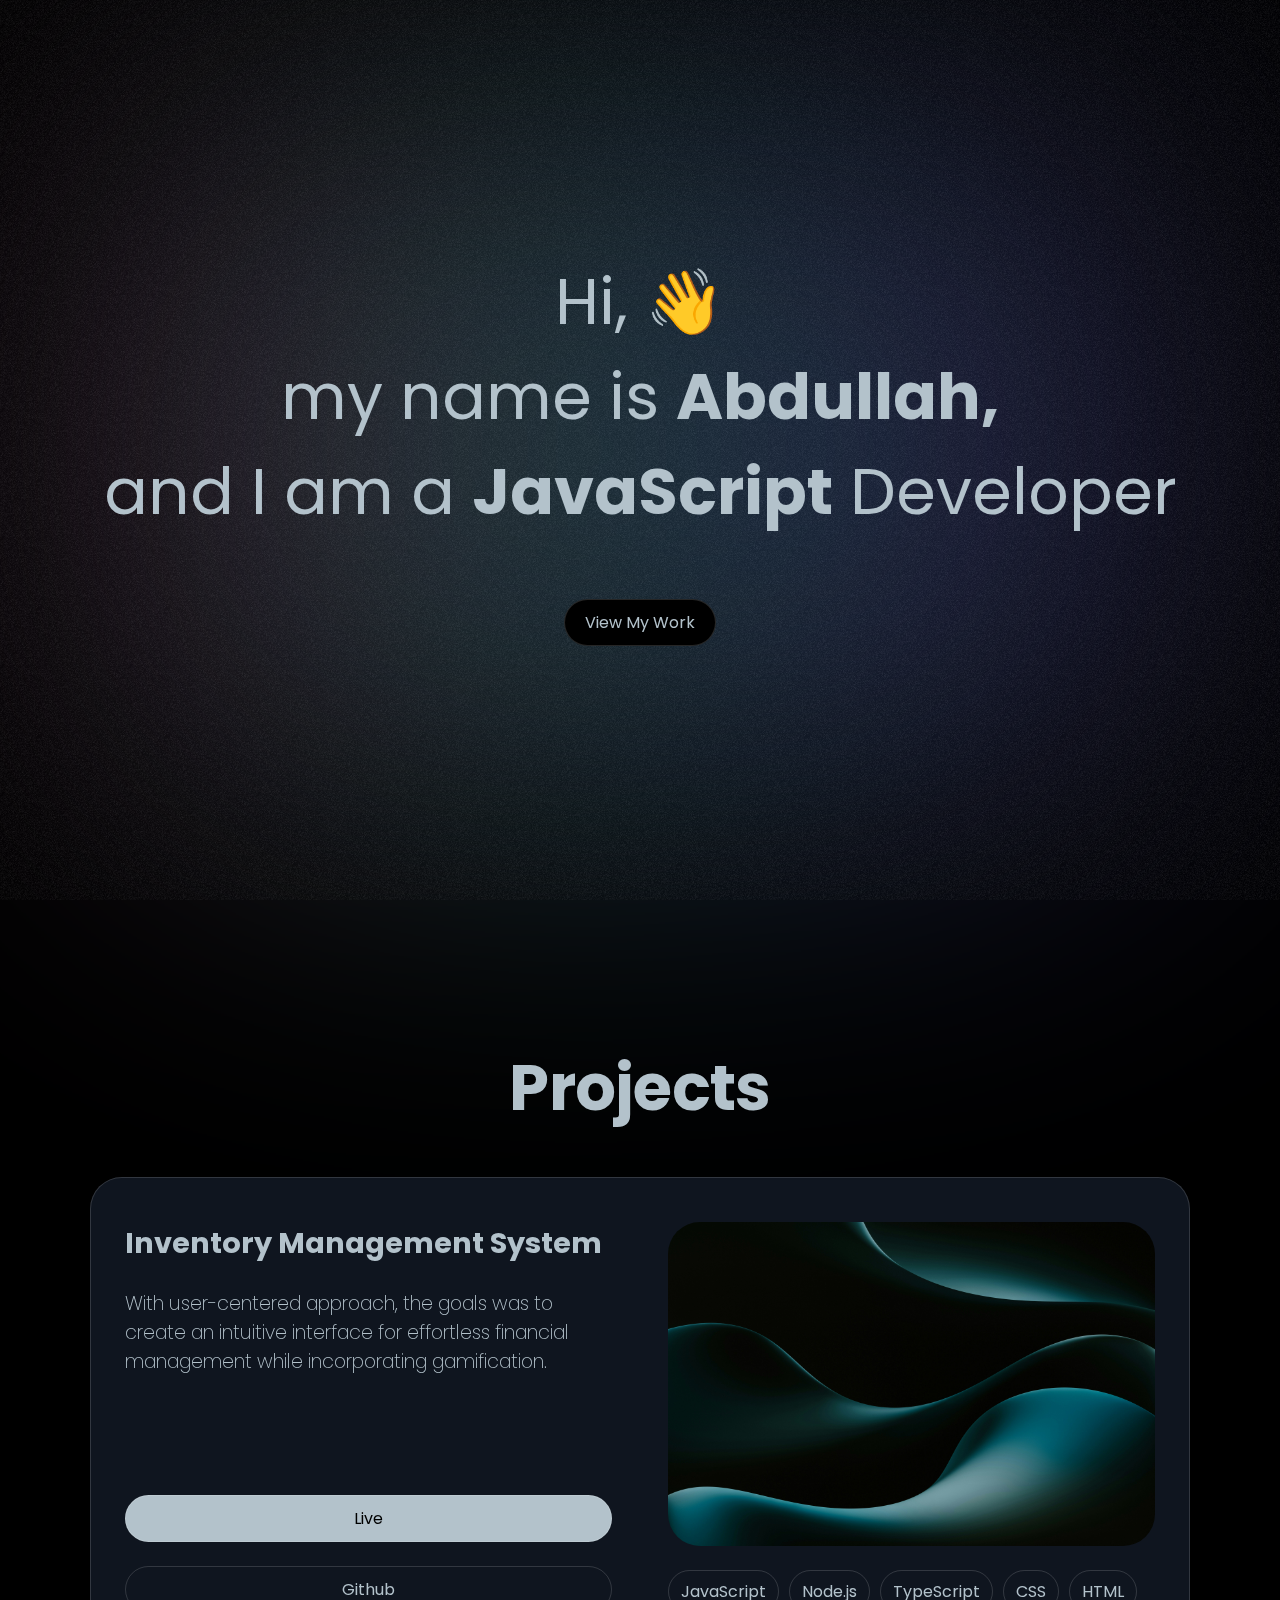
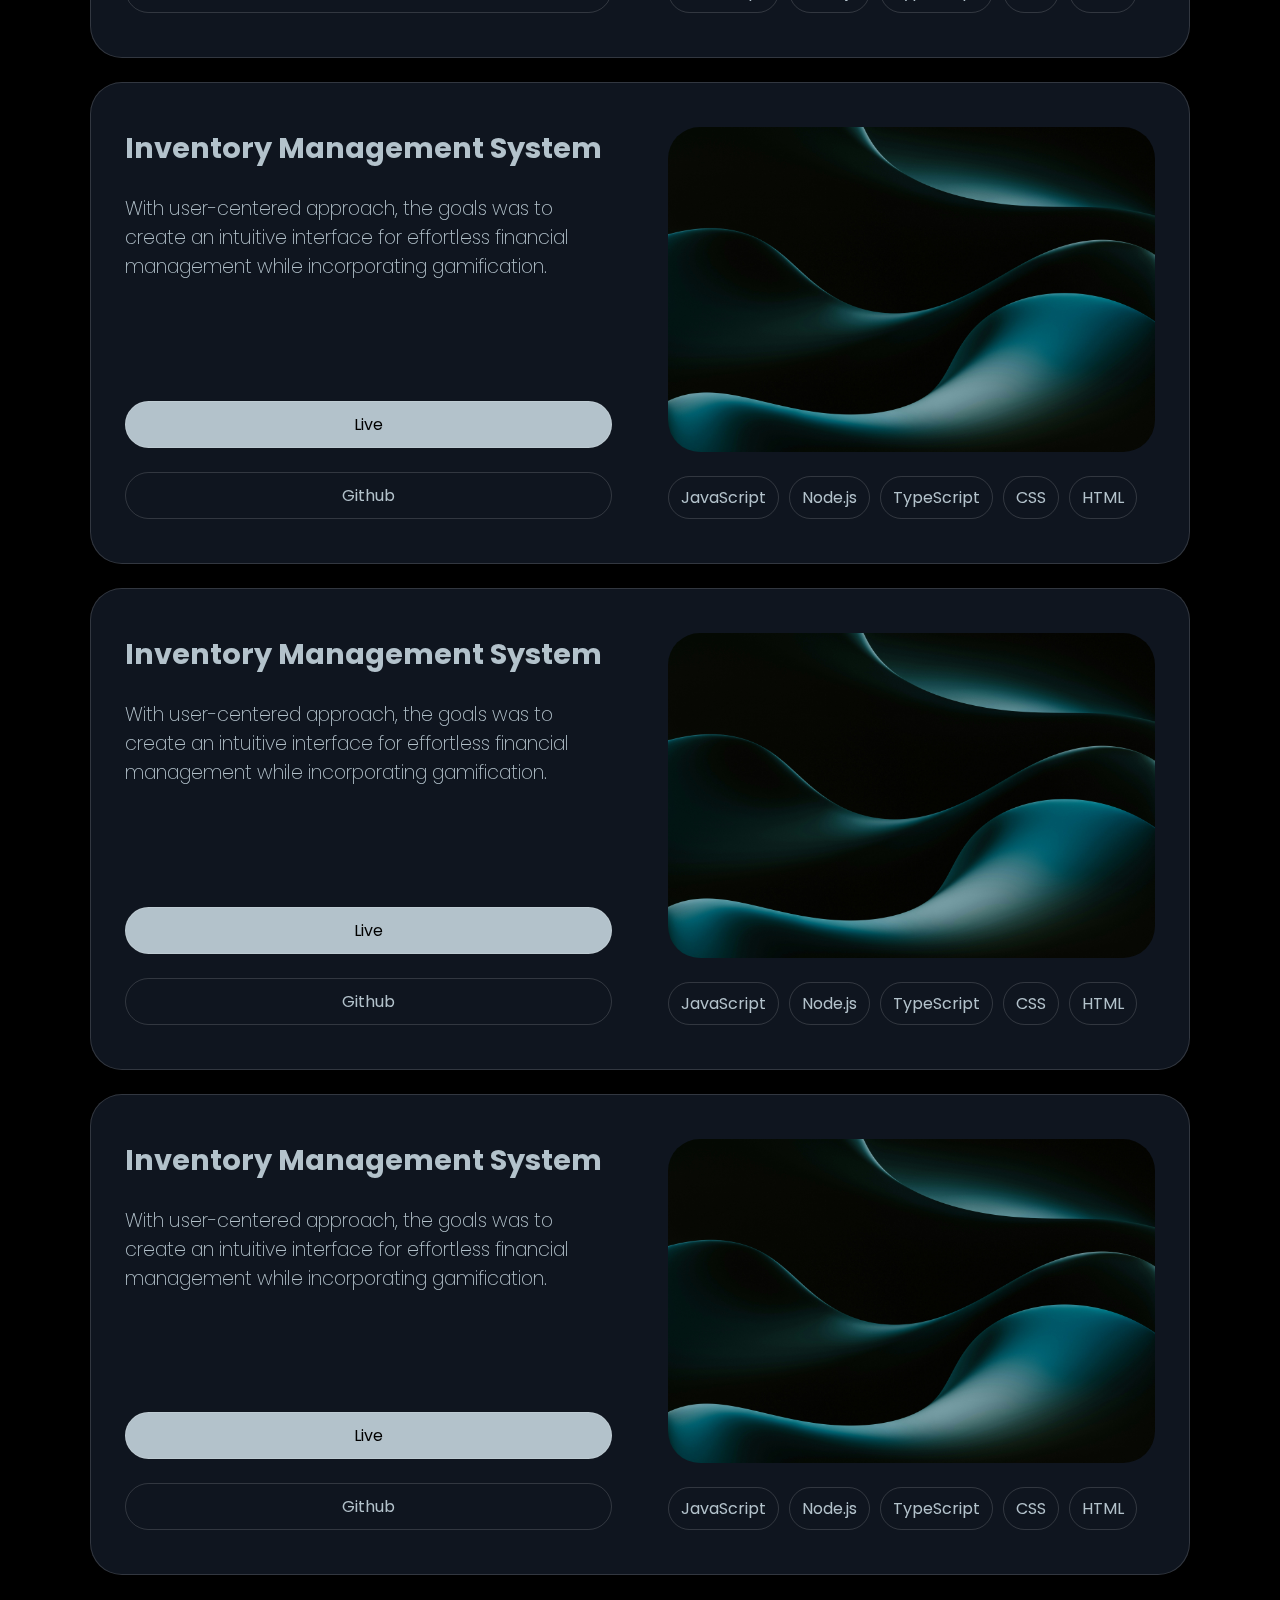
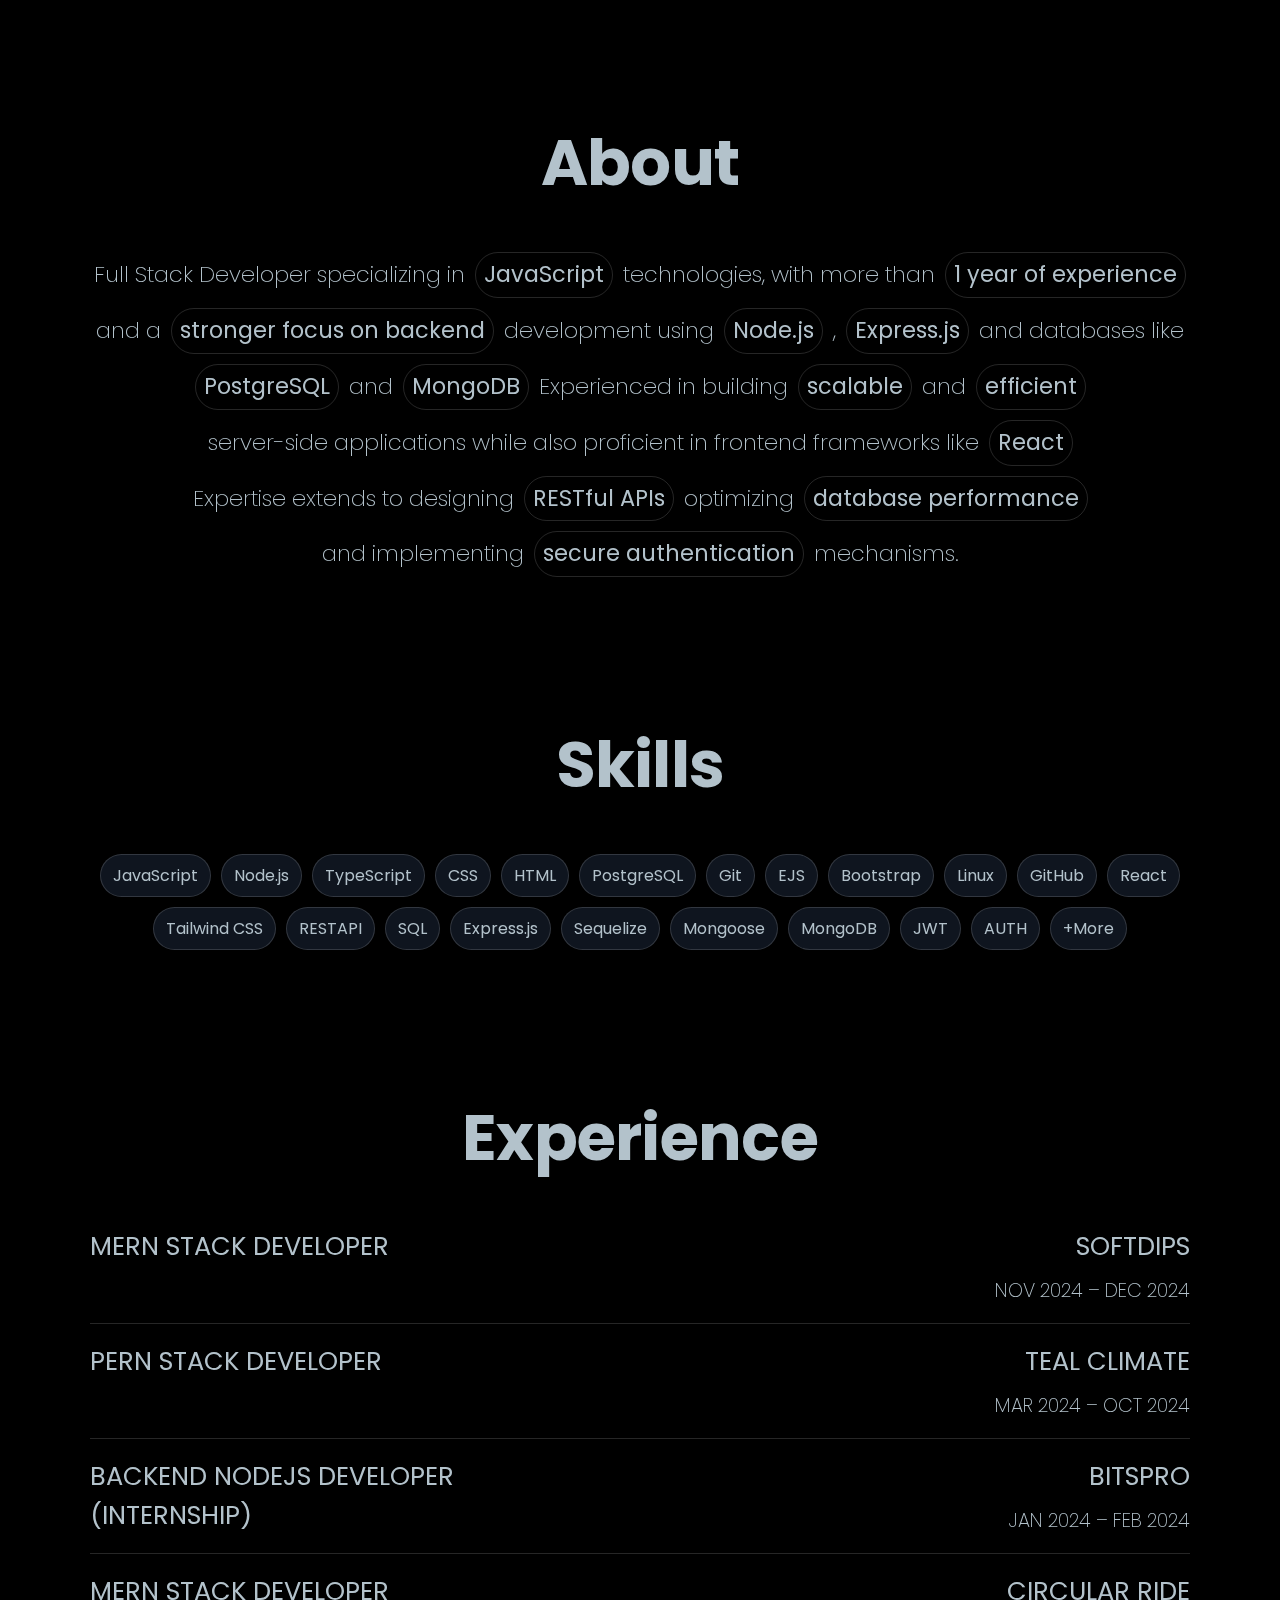
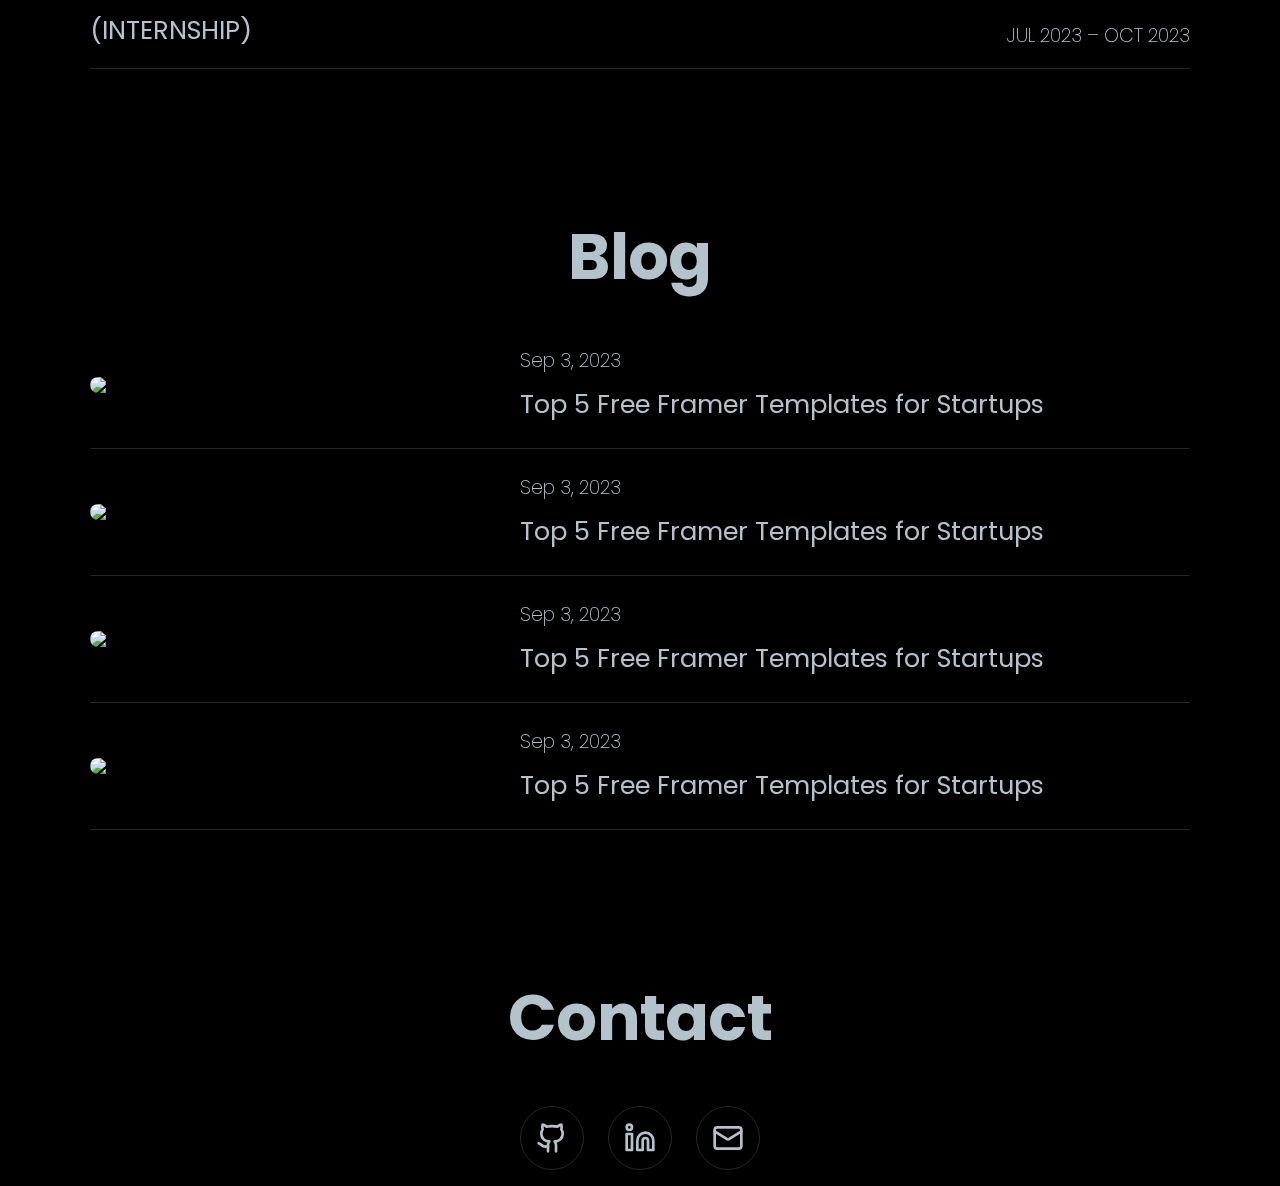
==== index.html @ 93ca6c78 "Update pill labels for consistency and adjust CSS styles for improved layout" ====
<!DOCTYPE html>
<html lang="en">
  <head>
    <meta charset="UTF-8" />
    <meta name="viewport" content="width=device-width, initial-scale=1.0" />
    <title>Abdullah | Portfolio</title>
    <link rel="stylesheet" href="style.css" />
  </head>
  <body>
    <div class="moving-gradient"></div>
    <div class="grainy-background"></div>
    <div class="container">
      <section class="hero">
        <span>Hi, <span class="wave">👋</span> </span>
        <span>my name is <span class="font-bold">Abdullah,</span></span>
        <span
          >and I am a <span class="font-bold">JavaScript</span> Developer</span
        >
        <a href="#projects" class="cta-button">View My Work</a>
      </section>
      <section id="projects">
        <h2 class="heading">Projects</h2>
        <div class="projects">
          <div class="project-card">
            <div class="project-card-gradient"></div>
            <div class="project-card-left">
              <div>
                <div class="project-title">Inventory Management System</div>
                <div class="project-description">
                  With user-centered approach, the goals was to create an
                  intuitive interface for effortless financial management while
                  incorporating gamification.
                </div>
              </div>
              <div>
                <div class="live">Live</div>
                <div>Github</div>
              </div>
            </div>
            <div class="project-card-right">
              <img src="./images/project-1.jpg" class="project-img" />
              <div>
                <div class="tech-used">JavaScript</div>
                <div class="tech-used">Node.js</div>
                <div class="tech-used">TypeScript</div>
                <div class="tech-used">CSS</div>
                <div class="tech-used">HTML</div>
              </div>
            </div>
          </div>
          <div class="project-card">
            <div class="project-card-gradient"></div>
            <div class="project-card-left">
              <div>
                <div class="project-title">Inventory Management System</div>
                <div class="project-description">
                  With user-centered approach, the goals was to create an
                  intuitive interface for effortless financial management while
                  incorporating gamification.
                </div>
              </div>
              <div>
                <div class="live">Live</div>
                <div>Github</div>
              </div>
            </div>
            <div class="project-card-right">
              <img src="./images/project-1.jpg" class="project-img" />
              <div>
                <div class="tech-used">JavaScript</div>
                <div class="tech-used">Node.js</div>
                <div class="tech-used">TypeScript</div>
                <div class="tech-used">CSS</div>
                <div class="tech-used">HTML</div>
              </div>
            </div>
          </div>
          <div class="project-card">
            <div class="project-card-gradient"></div>
            <div class="project-card-left">
              <div>
                <div class="project-title">Inventory Management System</div>
                <div class="project-description">
                  With user-centered approach, the goals was to create an
                  intuitive interface for effortless financial management while
                  incorporating gamification.
                </div>
              </div>
              <div>
                <div class="live">Live</div>
                <div>Github</div>
              </div>
            </div>
            <div class="project-card-right">
              <img src="./images/project-1.jpg" class="project-img" />
              <div>
                <div class="tech-used">JavaScript</div>
                <div class="tech-used">Node.js</div>
                <div class="tech-used">TypeScript</div>
                <div class="tech-used">CSS</div>
                <div class="tech-used">HTML</div>
              </div>
            </div>
          </div>
          <div class="project-card">
            <div class="project-card-gradient"></div>
            <div class="project-card-left">
              <div>
                <div class="project-title">Inventory Management System</div>
                <div class="project-description">
                  With user-centered approach, the goals was to create an
                  intuitive interface for effortless financial management while
                  incorporating gamification.
                </div>
              </div>
              <div>
                <div class="live">Live</div>
                <div>Github</div>
              </div>
            </div>
            <div class="project-card-right">
              <img src="./images/project-1.jpg" class="project-img" />
              <div>
                <div class="tech-used">JavaScript</div>
                <div class="tech-used">Node.js</div>
                <div class="tech-used">TypeScript</div>
                <div class="tech-used">CSS</div>
                <div class="tech-used">HTML</div>
              </div>
            </div>
          </div>
        </div>
      </section>
      <section>
        <h2 class="heading">About</h2>
        <p class="about">
          Full Stack Developer specializing in
          <strong>JavaScript</strong> technologies, with more than
          <strong>1 year of experience</strong> and a<strong>
            stronger focus on backend
          </strong>
          development using <strong>Node.js</strong>,
          <strong>Express.js</strong> and databases like
          <strong>PostgreSQL</strong> and <strong>MongoDB</strong>Experienced in
          building <strong>scalable</strong> and
          <strong>efficient</strong> server-side applications while also
          proficient in frontend frameworks like
          <strong>React</strong> Expertise extends to designing
          <strong>RESTful APIs</strong>optimizing
          <strong>database performance</strong>and implementing
          <strong>secure authentication</strong> mechanisms.
        </p>
      </section>
      <section>
        <h2 class="heading">Skills</h2>
        <div class="skill-container">
          <div class="pill">JavaScript</div>
          <div class="pill">Node.js</div>
          <div class="pill">TypeScript</div>
          <div class="pill">CSS</div>
          <div class="pill">HTML</div>
          <div class="pill">PostgreSQL</div>
          <div class="pill">Git</div>
          <div class="pill">EJS</div>
          <div class="pill">Bootstrap</div>
          <div class="pill">Linux</div>
          <div class="pill">GitHub</div>
          <div class="pill">React</div>
          <div class="pill">Tailwind CSS</div>
          <div class="pill">RESTAPI</div>
          <div class="pill">SQL</div>
          <div class="pill">Express.js</div>
          <div class="pill">Sequelize</div>
          <div class="pill">Mongoose</div>
          <div class="pill">MongoDB</div>
          <div class="pill">JWT</div>
          <div class="pill">AUTH</div>
          <div class="pill">+More</div>
        </div>
      </section>
      <section>
        <h2 class="heading">Experience</h2>
        <div>
          <div class="experience">
            <div class="experience-postion">MERN STACK DEVELOPER</div>
            <div class="experience-location">
              <div>SOFTDIPS</div>
              <div class="experience-tenure">NOV 2024 – DEC 2024</div>
            </div>
          </div>
          <div class="experience">
            <div class="experience-postion">PERN STACK DEVELOPER</div>
            <div class="experience-location">
              <div>TEAL CLIMATE</div>
              <div class="experience-tenure">MAR 2024 – OCT 2024</div>
            </div>
          </div>
          <div class="experience">
            <div class="experience-postion">
              BACKEND NODEJS DEVELOPER<br />(INTERNSHIP)
            </div>
            <div class="experience-location">
              <div>BITSPRO</div>
              <div class="experience-tenure">JAN 2024 – FEB 2024</div>
            </div>
          </div>
          <div class="experience">
            <div class="experience-postion">
              MERN STACK DEVELOPER<br />(INTERNSHIP)
            </div>
            <div class="experience-location">
              <div>CIRCULAR RIDE</div>
              <div class="experience-tenure">JUL 2023 – OCT 2023</div>
            </div>
          </div>
        </div>
      </section>
      <section>
        <h2 class="heading">Blog</h2>
        <div class="blogs">
          <div class="blog">
            <img
              class="blog-img"
              src="https://framerusercontent.com/images/LRNzrbcrRDBJ0JszkJzxPBakkPw.jpg"
            />
            <div class="blog-info">
              <div class="blog-publish-date">Sep 3, 2023</div>
              <div class="blog-title">
                Top 5 Free Framer Templates for Startups
              </div>
            </div>
          </div>
          <div class="blog">
            <img
              class="blog-img"
              src="https://framerusercontent.com/images/LRNzrbcrRDBJ0JszkJzxPBakkPw.jpg"
            />
            <div class="blog-info">
              <div class="blog-publish-date">Sep 3, 2023</div>
              <div class="blog-title">
                Top 5 Free Framer Templates for Startups
              </div>
            </div>
          </div>
          <div class="blog">
            <img
              class="blog-img"
              src="https://framerusercontent.com/images/LRNzrbcrRDBJ0JszkJzxPBakkPw.jpg"
            />
            <div class="blog-info">
              <div class="blog-publish-date">Sep 3, 2023</div>
              <div class="blog-title">
                Top 5 Free Framer Templates for Startups
              </div>
            </div>
          </div>
          <div class="blog">
            <img
              class="blog-img"
              src="https://framerusercontent.com/images/LRNzrbcrRDBJ0JszkJzxPBakkPw.jpg"
            />
            <div class="blog-info">
              <div class="blog-publish-date">Sep 3, 2023</div>
              <div class="blog-title">
                Top 5 Free Framer Templates for Startups
              </div>
            </div>
          </div>
        </div>
      </section>
      <section>
        <h2 class="heading">Contact</h2>
        <div class="contact-links">
          <div>
            <svg
              xmlns="http://www.w3.org/2000/svg"
              width="24"
              height="24"
              viewBox="0 0 24 24"
              fill="none"
              stroke="currentColor"
              stroke-width="2"
              stroke-linecap="round"
              stroke-linejoin="round"
              class="lucide lucide-github"
            >
              <path
                d="M15 22v-4a4.8 4.8 0 0 0-1-3.5c3 0 6-2 6-5.5.08-1.25-.27-2.48-1-3.5.28-1.15.28-2.35 0-3.5 0 0-1 0-3 1.5-2.64-.5-5.36-.5-8 0C6 2 5 2 5 2c-.3 1.15-.3 2.35 0 3.5A5.403 5.403 0 0 0 4 9c0 3.5 3 5.5 6 5.5-.39.49-.68 1.05-.85 1.65-.17.6-.22 1.23-.15 1.85v4"
              />
              <path d="M9 18c-4.51 2-5-2-7-2" />
            </svg>
          </div>
          <div>
            <svg
              xmlns="http://www.w3.org/2000/svg"
              width="24"
              height="24"
              viewBox="0 0 24 24"
              fill="none"
              stroke="currentColor"
              stroke-width="2"
              stroke-linecap="round"
              stroke-linejoin="round"
              class="lucide lucide-linkedin"
            >
              <path
                d="M16 8a6 6 0 0 1 6 6v7h-4v-7a2 2 0 0 0-2-2 2 2 0 0 0-2 2v7h-4v-7a6 6 0 0 1 6-6z"
              />
              <rect width="4" height="12" x="2" y="9" />
              <circle cx="4" cy="4" r="2" />
            </svg>
          </div>
          <div>
            <svg
              xmlns="http://www.w3.org/2000/svg"
              width="24"
              height="24"
              viewBox="0 0 24 24"
              fill="none"
              stroke="currentColor"
              stroke-width="2"
              stroke-linecap="round"
              stroke-linejoin="round"
              class="lucide lucide-mail"
            >
              <rect width="20" height="16" x="2" y="4" rx="2" />
              <path d="m22 7-8.97 5.7a1.94 1.94 0 0 1-2.06 0L2 7" />
            </svg>
          </div>
        </div>
      </section>
    </div>
  </body>
</html>
---- style.css ----
@import url("https://fonts.googleapis.com/css2?family=Poppins:ital,wght@0,100;0,200;0,300;0,400;0,500;0,600;0,700;0,800;0,900;1,100;1,200;1,300;1,400;1,500;1,600;1,700;1,800;1,900&display=swap");

:root {
  --color-1: rgba(255, 255, 255, 0.2);
  --color-2: rgb(179, 194, 203);
  --color-3: rgb(209, 218, 224);
  --color-4: rgb(230, 230, 230);
  --color-5: rgb(0, 0, 0);
  --color-6: rgb(3, 10, 0);
  --color-7: rgb(86, 119, 64);
  --color-8: rgb(13, 6, 0);
  --color-9: rgb(154, 127, 101);
  --color-10: rgb(0, 7, 13);
  --color-11: rgb(42, 63, 76);
  --color-12: rgb(12, 0, 18);
  --color-13: rgb(70, 54, 79);
  --color-14: rgb(15, 21, 31);
  --color-15: rgb(37, 37, 35);
  --color-16: hsl(0, 0%, 0%);
  --color-17: hsl(0, 0%, 100%);
  --border-radius: 32px;
  --text-primary-color: var(--color-2);
  --font-size-base: 16px;
  --font-size-xl: clamp(3rem, 5vw, 4rem);
  --gap: 24px;
  --border-color: rgba(255, 255, 255, 0.15);
}

* {
  margin: 0;
  padding: 0;
  box-sizing: border-box;
}

html {
  font-size: var(--font-size-base);
  scroll-behavior: smooth;
}

body {
  background-color: black;
  font-family: Poppins;
  color: var(--text-primary-color);
}

.moving-gradient {
  position: fixed;
  top: 50%;
  left: 50%;
  width: 80%;
  height: 80%;
  transform: translate(-50%, -50%);
  background: linear-gradient(
    270deg,
    #ff6ec4,
    #4ecdc4,
    #7873f5,
    #7873f5,
    #4ecdc4,
    #ff6ec4
  );
  background-size: 200% 200%;
  /* animation: gradientAnimation 5s ease-in-out infinite; */
  border-radius: 200px;
  filter: blur(200px);
  opacity: 0.3;
  will-change: transform, opacity;
}

@keyframes gradientAnimation {
  0% {
    background-position: 0% 0%;
  }
  25% {
    background-position: 50% 50%;
  }
  50% {
    background-position: 100% 100%;
  }
  75% {
    background-position: 50% 50%;
  }
  100% {
    background-position: 0% 0%;
  }
}

.grainy-background {
  background-image: url("./images/grainy-background.png");
  background-size: 128px;
  background-repeat: repeat;
  position: fixed;
  top: 0;
  bottom: 0;
  left: 0;
  right: 0;
  opacity: 0.075;
}

.container {
  position: relative;
  max-width: 1200px;
  margin: 0 auto;
  padding: 0px 16px 16px;
  /* outline: 2px solid rgb(106, 249, 11); */
}

section {
  margin-top: 150px;
  max-width: 1100px;
  margin-left: auto;
  margin-right: auto;
}

.hero {
  display: flex;
  justify-content: center;
  align-items: center;
  min-height: 100vh;
  flex-direction: column;
  margin-top: 0; /* removing section element margin top */
  font-size: var(--font-size-xl);
  text-align: center;
}

.wave {
  display: inline-block;
  animation: wave-animation 2s infinite ease-in-out;
  transform-origin: 70% 70%; /* Adjust for realistic waving */
}

@keyframes wave-animation {
  0%,
  10% {
    transform: rotate(0deg);
  }
  20% {
    transform: rotate(20deg);
  }
  30% {
    transform: rotate(0deg);
  }
  40% {
    transform: rotate(20deg);
  }
  50% {
    transform: rotate(0deg);
  }
  100% {
    transform: rotate(0deg);
  } /* Pause until loop restarts */
}

.cta-button {
  display: inline-block;
  margin-top: 20px;
  padding: 10px 20px;
  background: black;
  color: inherit;
  font-weight: bold;
  border-radius: var(--border-radius);
  text-decoration: none;
  transition: 0.3s;
  font-size: 1rem;
  margin-top: 60px;
  font-weight: normal;
  border: 1px solid var(--border-color);
  cursor: pointer;
}

.font-bold {
  font-weight: bold;
}

.heading {
  font-size: var(--font-size-xl);
  font-weight: bold;
  letter-spacing: -0.7px;
  line-height: 1.2em;
  margin-bottom: 50px;
  text-align: center;
}

.projects {
  display: flex;
  flex-direction: column;
  gap: var(--gap);
  align-items: center;
}

.project-card {
  background-color: var(--color-14);
  display: flex;
  flex-direction: column;
  position: relative;
  overflow: hidden;
  border-radius: var(--border-radius);
  padding: 44px 34px;
  gap: var(--gap);
  border: 1px solid var(--border-color);
  max-width: 568px;
}

.project-card > div {
  flex: 1;
}

.project-card-gradient {
  background-color: rgb(130, 201, 94);
  filter: blur(100px);
  border-radius: 1000px;
  opacity: 0.15;
  position: absolute;
  right: 0;
  top: 0;
  bottom: 0;
  left: 0;
  display: none;
}

.project-card-left {
  display: flex;
  flex-direction: column;
  justify-content: space-between;
}

.project-title {
  font-size: 1.6rem;
  font-weight: bold;
}

.project-description {
  font-size: 1rem;
  font-weight: 200;
}

.project-card-left > :nth-child(1) {
  display: flex;
  flex-direction: column;
  row-gap: var(--gap);
}

.project-card-left > :nth-child(2) {
  display: flex;
  flex-direction: column;
  gap: var(--gap);
  margin-top: 24px;
}

.project-card-left > :nth-child(2) div {
  border: 1px solid var(--border-color);
  text-align: center;
  border-radius: var(--border-radius);
  padding: 10px 20px;
  transition: background-color 0.4s ease, color 0.4s ease;
  min-width: 200px;
  cursor: pointer;
}

.live {
  background-color: var(--color-2);
  color: black;
}

.project-card-right {
  position: relative;
  display: flex;
  flex-direction: column;
  row-gap: var(--gap);
}

.project-card-right img {
  border-radius: var(--border-radius);
  width: 100%;
}

.project-card-right > :nth-child(2) {
  display: flex;
  flex-wrap: wrap;
  gap: 10px;
}

.tech-used {
  border: 1px solid rgba(255, 255, 255, 0.15);
  /* background-color: var(--color-3); */
  border-radius: var(--border-radius);
  padding: 8px 12px;
  width: min-content;
  text-wrap-mode: nowrap;
}

.project-card:nth-of-type(2) .project-card-gradient {
  background-color: rgb(212, 135, 64);
}

.project-card:nth-of-type(3) .project-card-gradient {
  background-color: rgb(186, 138, 214);
}

.project-card:nth-of-type(4) .project-card-gradient {
  background-color: rgb(15, 100, 153);
}

.about {
  font-size: 1rem;
  line-height: 1.6;
  text-align: center;
  font-weight: 200;
  max-width: 1100px;
  margin: 0 auto;
  display: flex;
  flex-wrap: wrap;
  justify-content: center;
  align-items: center;
  gap: 10px;
  font-size: 1.2rem;
}

.about strong {
  border: 1px solid var(--border-color);
  border-radius: var(--border-radius);
  padding: 4px 8px;
}

.skill-container {
  display: flex;
  flex-wrap: wrap;
  gap: 10px;
  justify-content: center;
}

.pill {
  border: 1px solid rgba(255, 255, 255, 0.15);
  background-color: var(--color-14);
  border-radius: var(--border-radius);
  padding: 8px 12px;
  width: min-content;
  text-wrap-mode: nowrap;
}

.experience {
  display: flex;
  flex-direction: column;
  /* align-items: center; */
  justify-content: space-between;
  font-size: 1.6rem;
  color: rgb(179, 194, 203);
  border-bottom: 1px solid var(--border-color);
  padding-bottom: 18px;
  margin-bottom: 18px;
  text-align: center;
  gap: 10px;
}

.experience-tenure {
  font-size: 1.2rem;
  margin-top: 10px;
  font-weight: 200;
}

.blog {
  display: flex;
  flex-direction: column;
  gap: 30px;
  border-bottom: 1px solid var(--border-color);
  padding-bottom: 24px;
  margin-bottom: 24px;
  max-width: 568px;
  margin-inline: auto;
  align-items: center;
}

.blog-img {
  width: 100%;
  border-radius: var(--border-radius);
  max-width: 400px;
}

.blog-info {
  display: flex;
  flex-direction: column;
  justify-content: center;
  gap: 10px;
}

.blog-publish-date {
  font-size: 1.2rem;
  font-weight: 200;
}

.blog-title {
  font-size: 1.6rem;
}

.contact-links {
  display: flex;
  justify-content: center;
  gap: var(--gap);
}

.contact-links div {
  width: 4rem;
  aspect-ratio: 1/1;
  border: 1px solid var(--border-color);
  border-radius: 50%;
  display: flex;
  align-items: center;
  justify-content: center;
}

.contact-links div:hover {
  background-color: var(--color-1);
}

.contact-links svg {
  width: 100%;
  height: 100%;
  max-width: 2rem;
}

@media screen and (min-width: 650px) {
  .experience {
    flex-direction: row;
    text-align: left;
    /* margin: 0 10px; */
  }

  .experience-location {
    text-align: right;
  }

  .experience-tenure {
    text-align: right;
  }
}

@media screen and (min-width: 850px) {
  .project-card {
    flex-direction: row;
    gap: calc(var(--gap) + 2rem);
    max-width: 1100px;
  }

  .about {
    font-size: 1.4rem;
  }

  .project-title {
    font-size: 1.8rem;
  }

  .project-description {
    font-size: 1.2rem;
  }

  .blog {
    flex-direction: row;
    max-width: 1100px;
  }
}
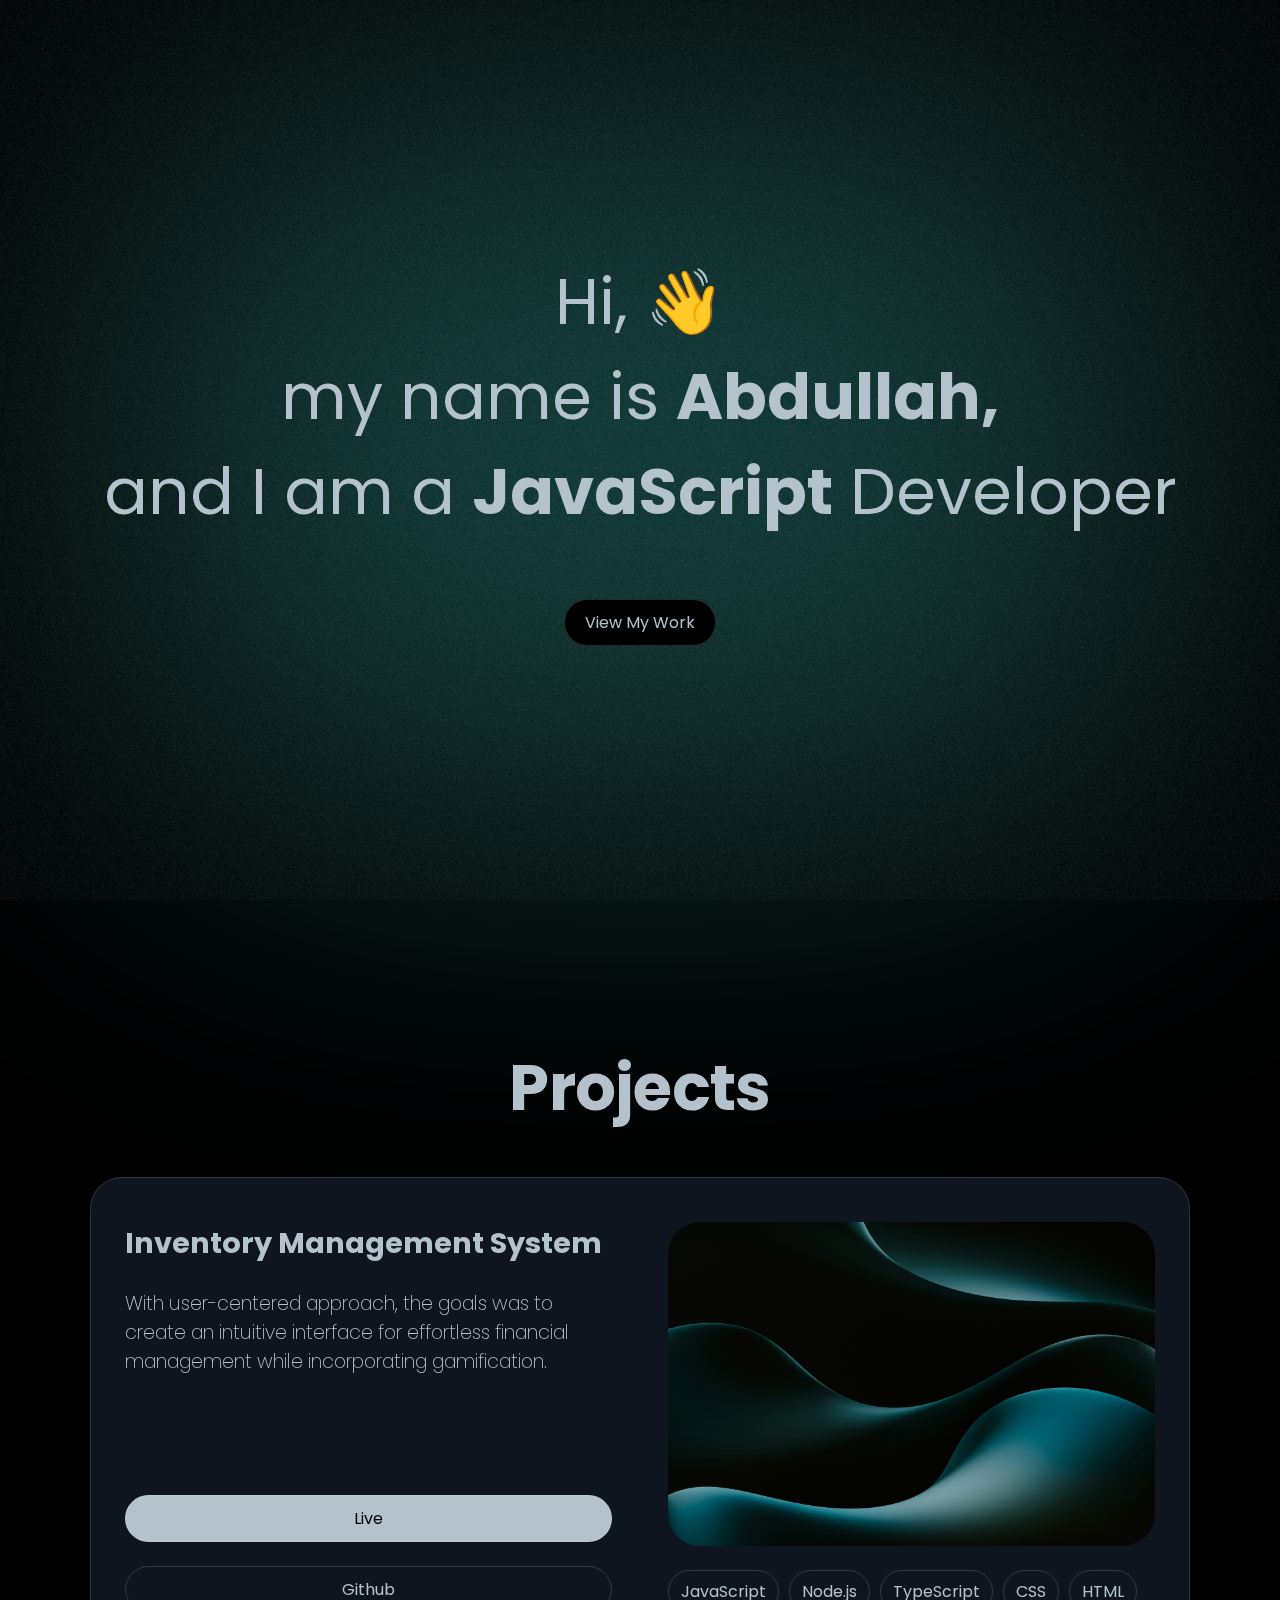
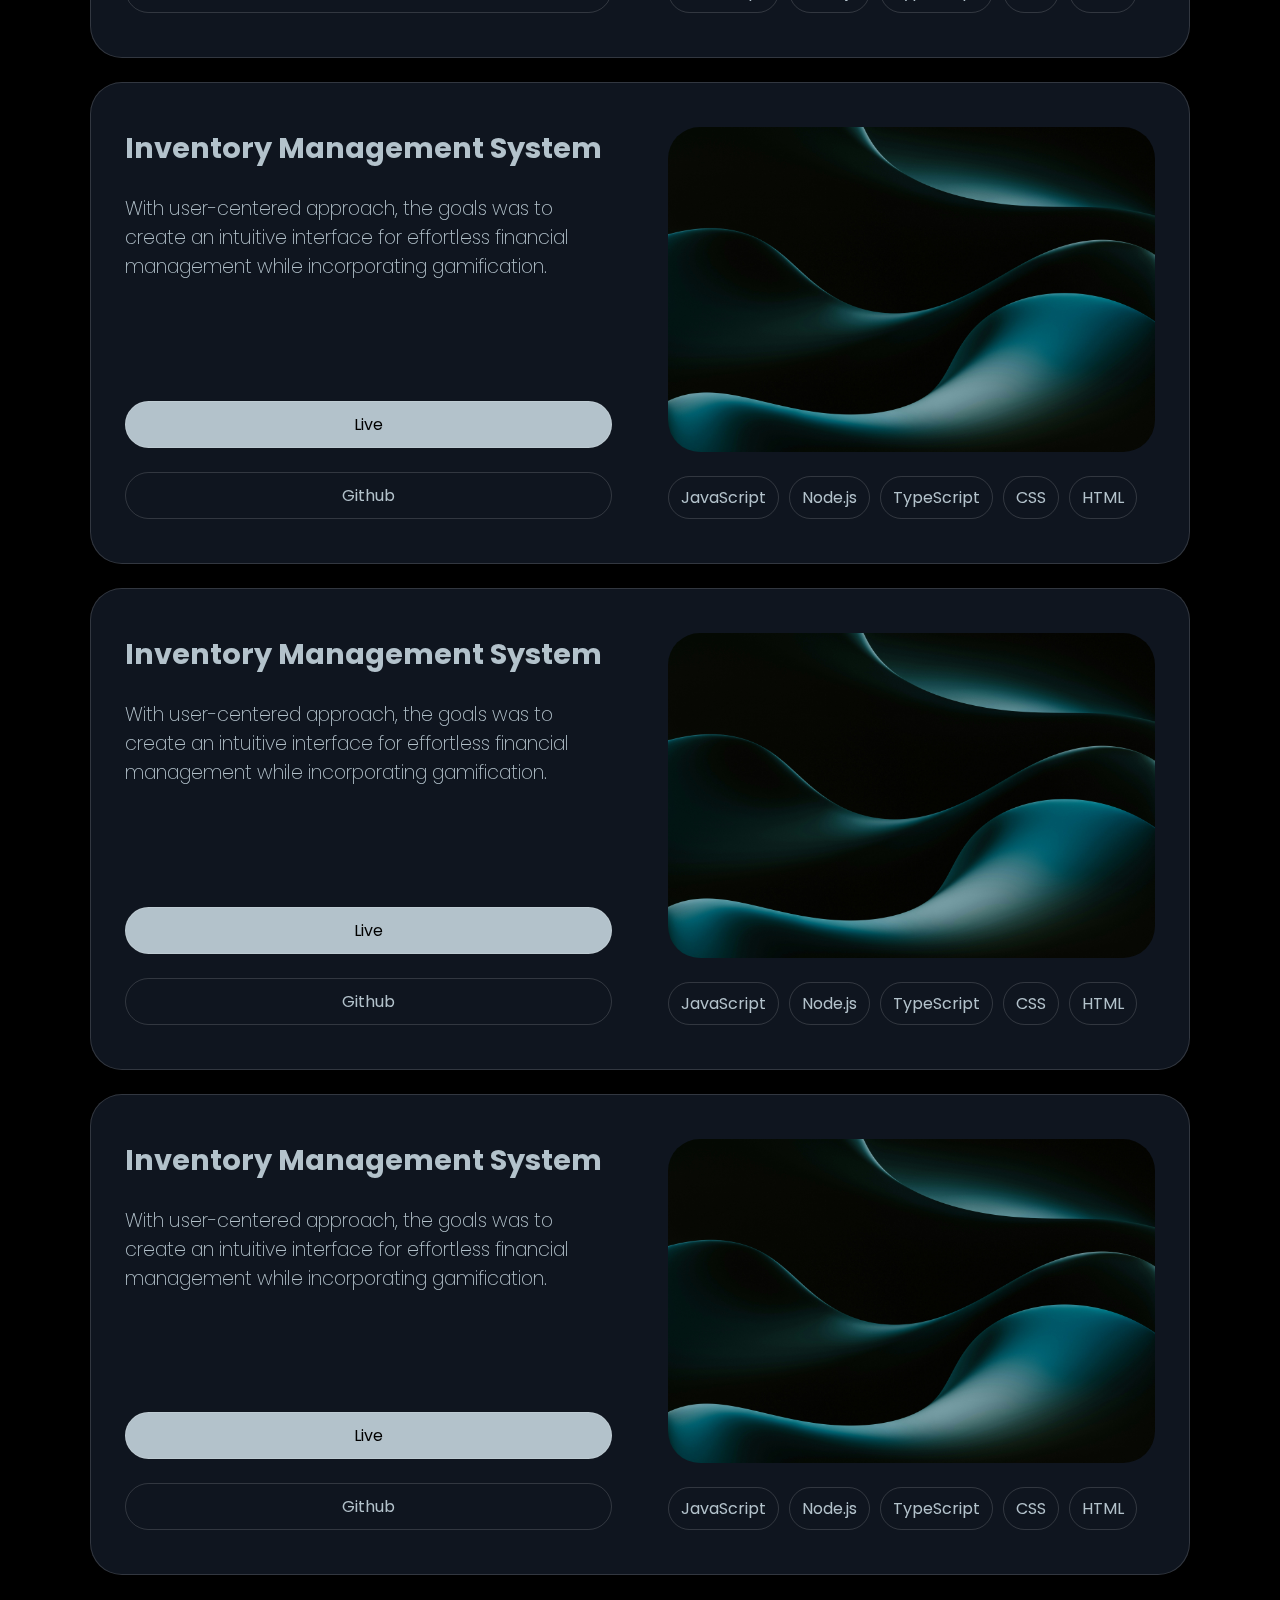
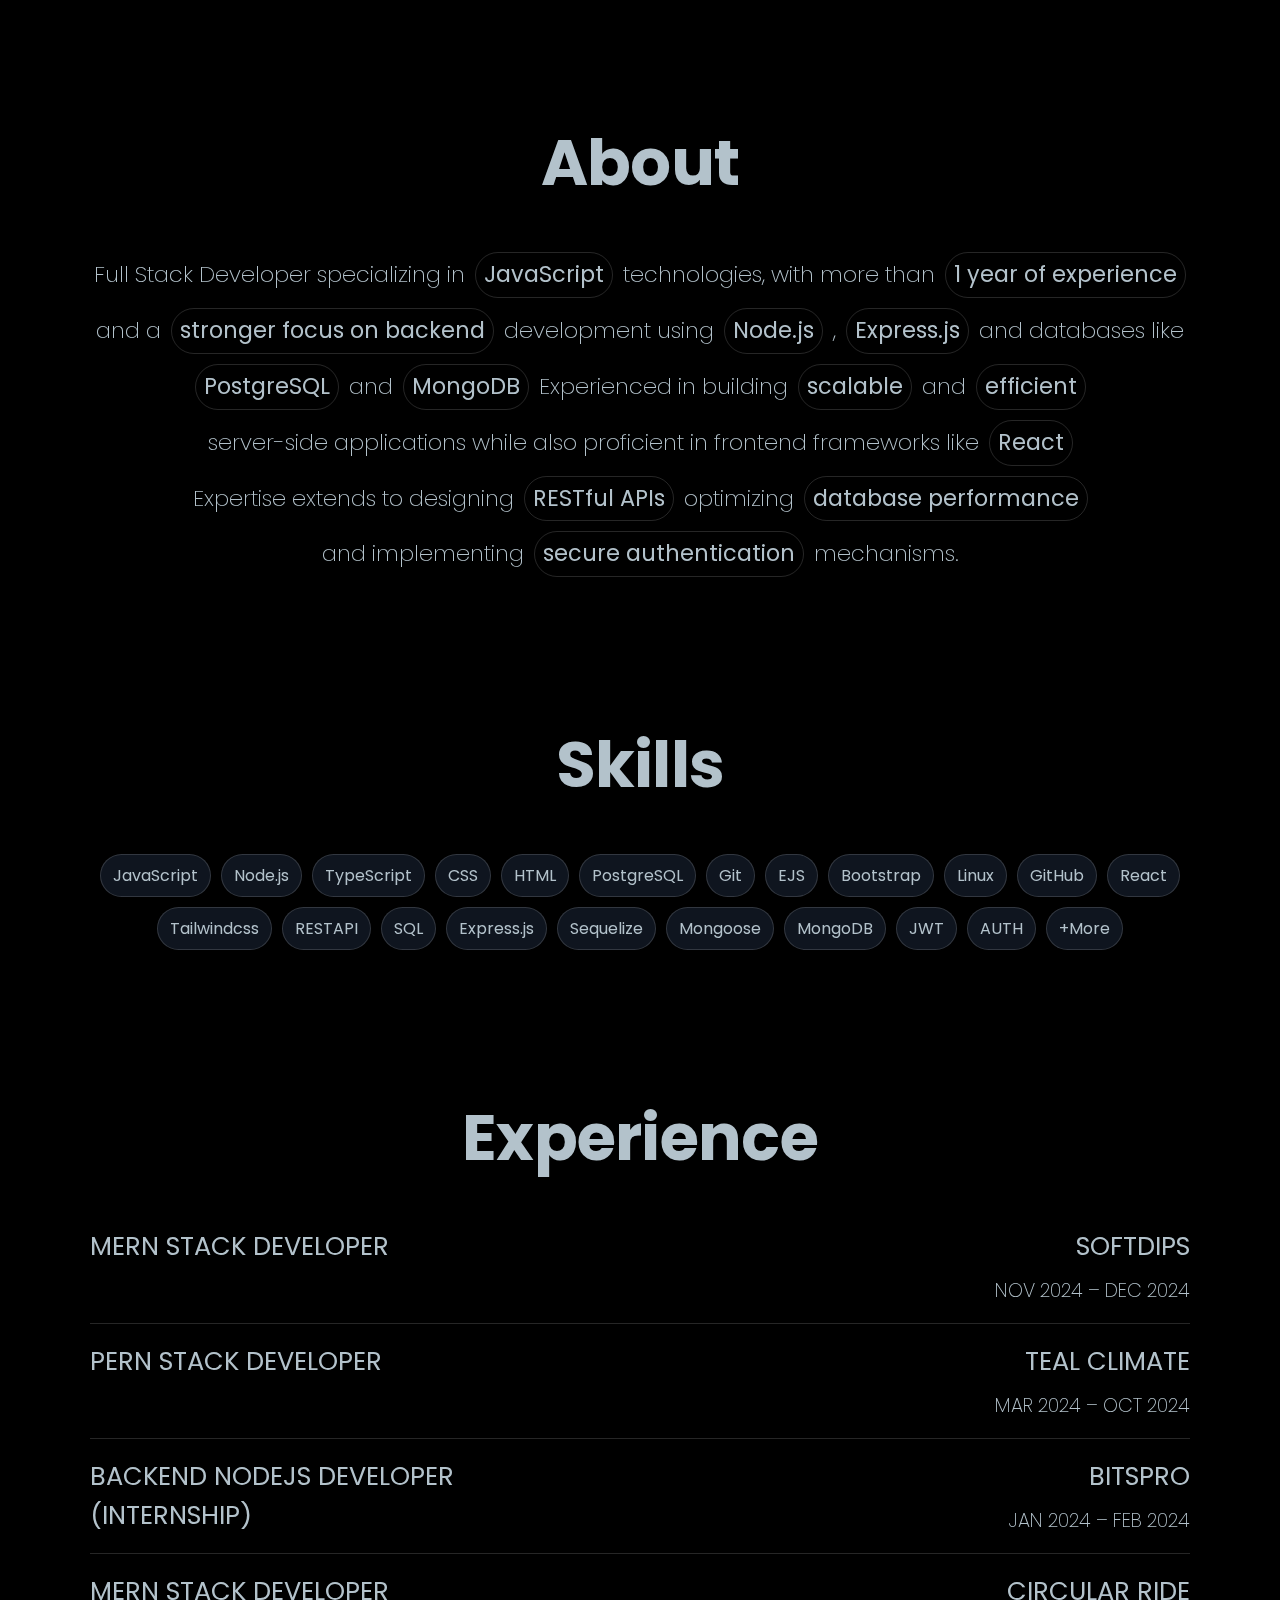
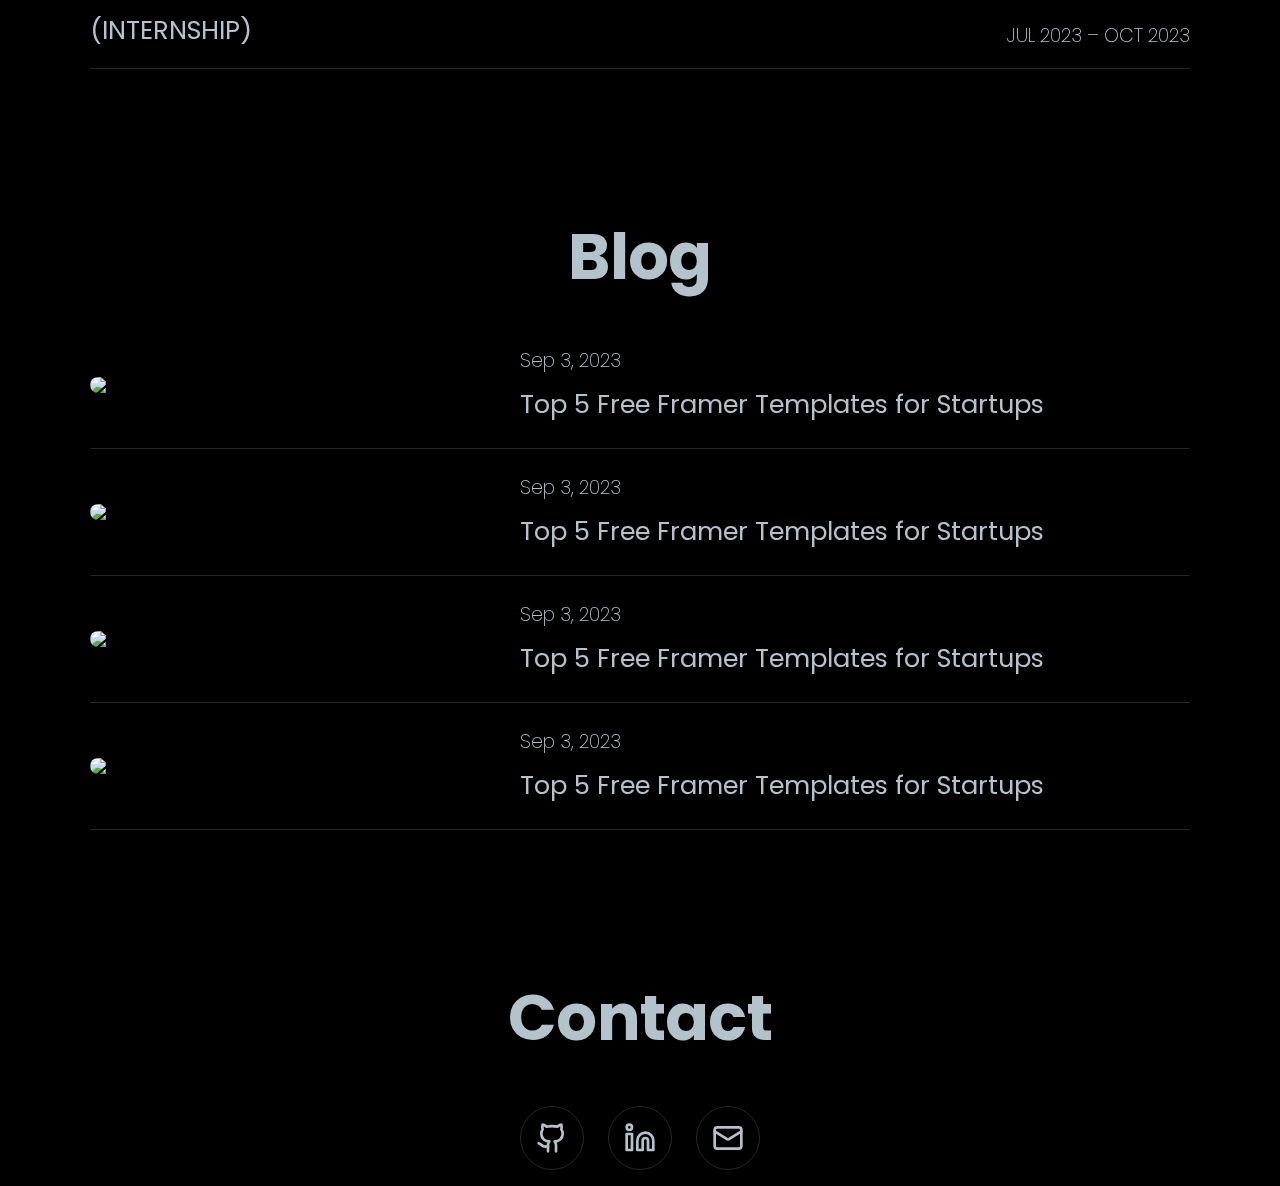
==== commit 76d1bbf7: "Correct spelling of "Tailwind CSS" to "Tailwindcss" and update background style in CSS for improved " ====
--- a/index.html
+++ b/index.html
@@ -166,7 +166,7 @@
           <div class="pill">Linux</div>
           <div class="pill">GitHub</div>
           <div class="pill">React</div>
-          <div class="pill">Tailwind CSS</div>
+          <div class="pill">Tailwindcss</div>
           <div class="pill">RESTAPI</div>
           <div class="pill">SQL</div>
           <div class="pill">Express.js</div>
--- a/style.css
+++ b/style.css
@@ -50,15 +50,12 @@
   width: 80%;
   height: 80%;
   transform: translate(-50%, -50%);
-  background: linear-gradient(
-    270deg,
-    #ff6ec4,
-    #4ecdc4,
-    #7873f5,
-    #7873f5,
-    #4ecdc4,
-    #ff6ec4
-  );
+  background-color: rgb(59, 207, 197);
+
+  /* linear-gradient( */
+  /* to right, */ /* #ff6ec4, */ /* #4ecdc4, */ /* #7873f5, */ /* #7873f5, */
+  /* #4ecdc4, */ /* #ff6ec4 */
+  /* ); */
   background-size: 200% 200%;
   /* animation: gradientAnimation 5s ease-in-out infinite; */
   border-radius: 200px;
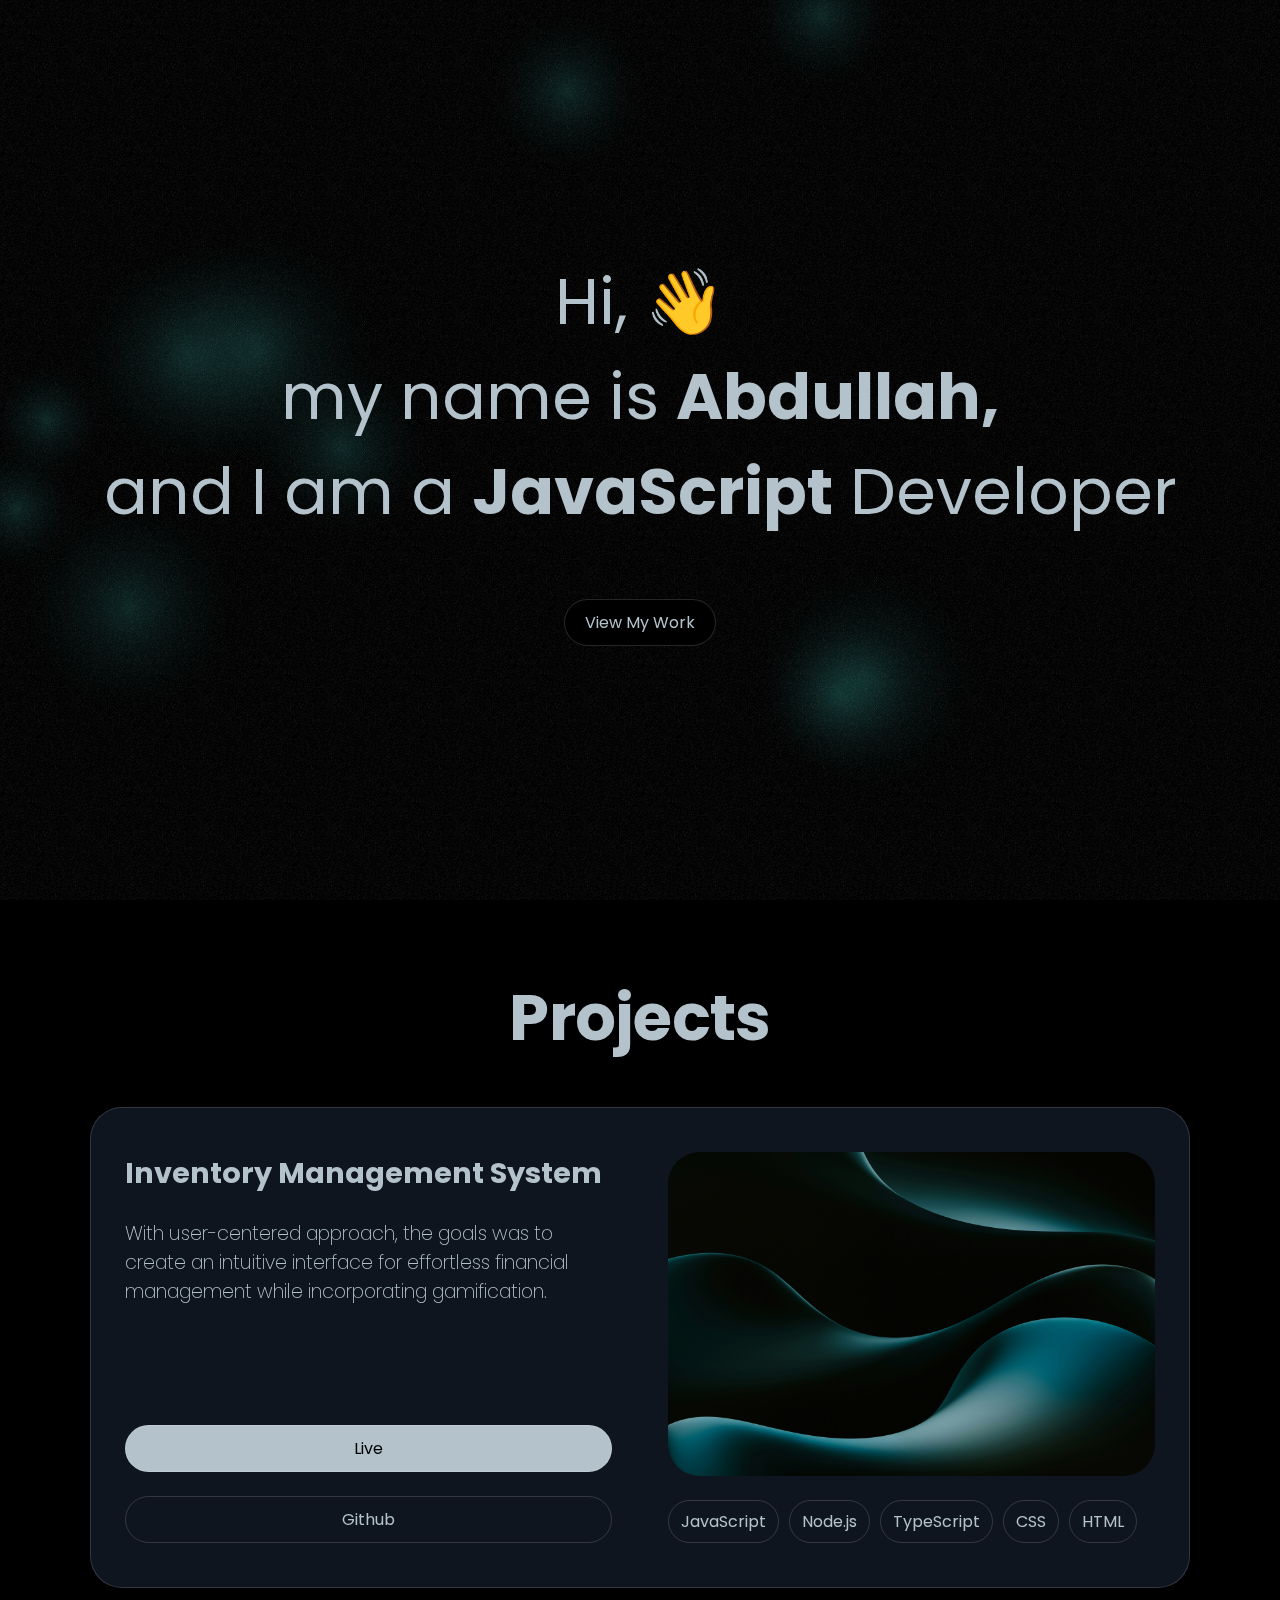
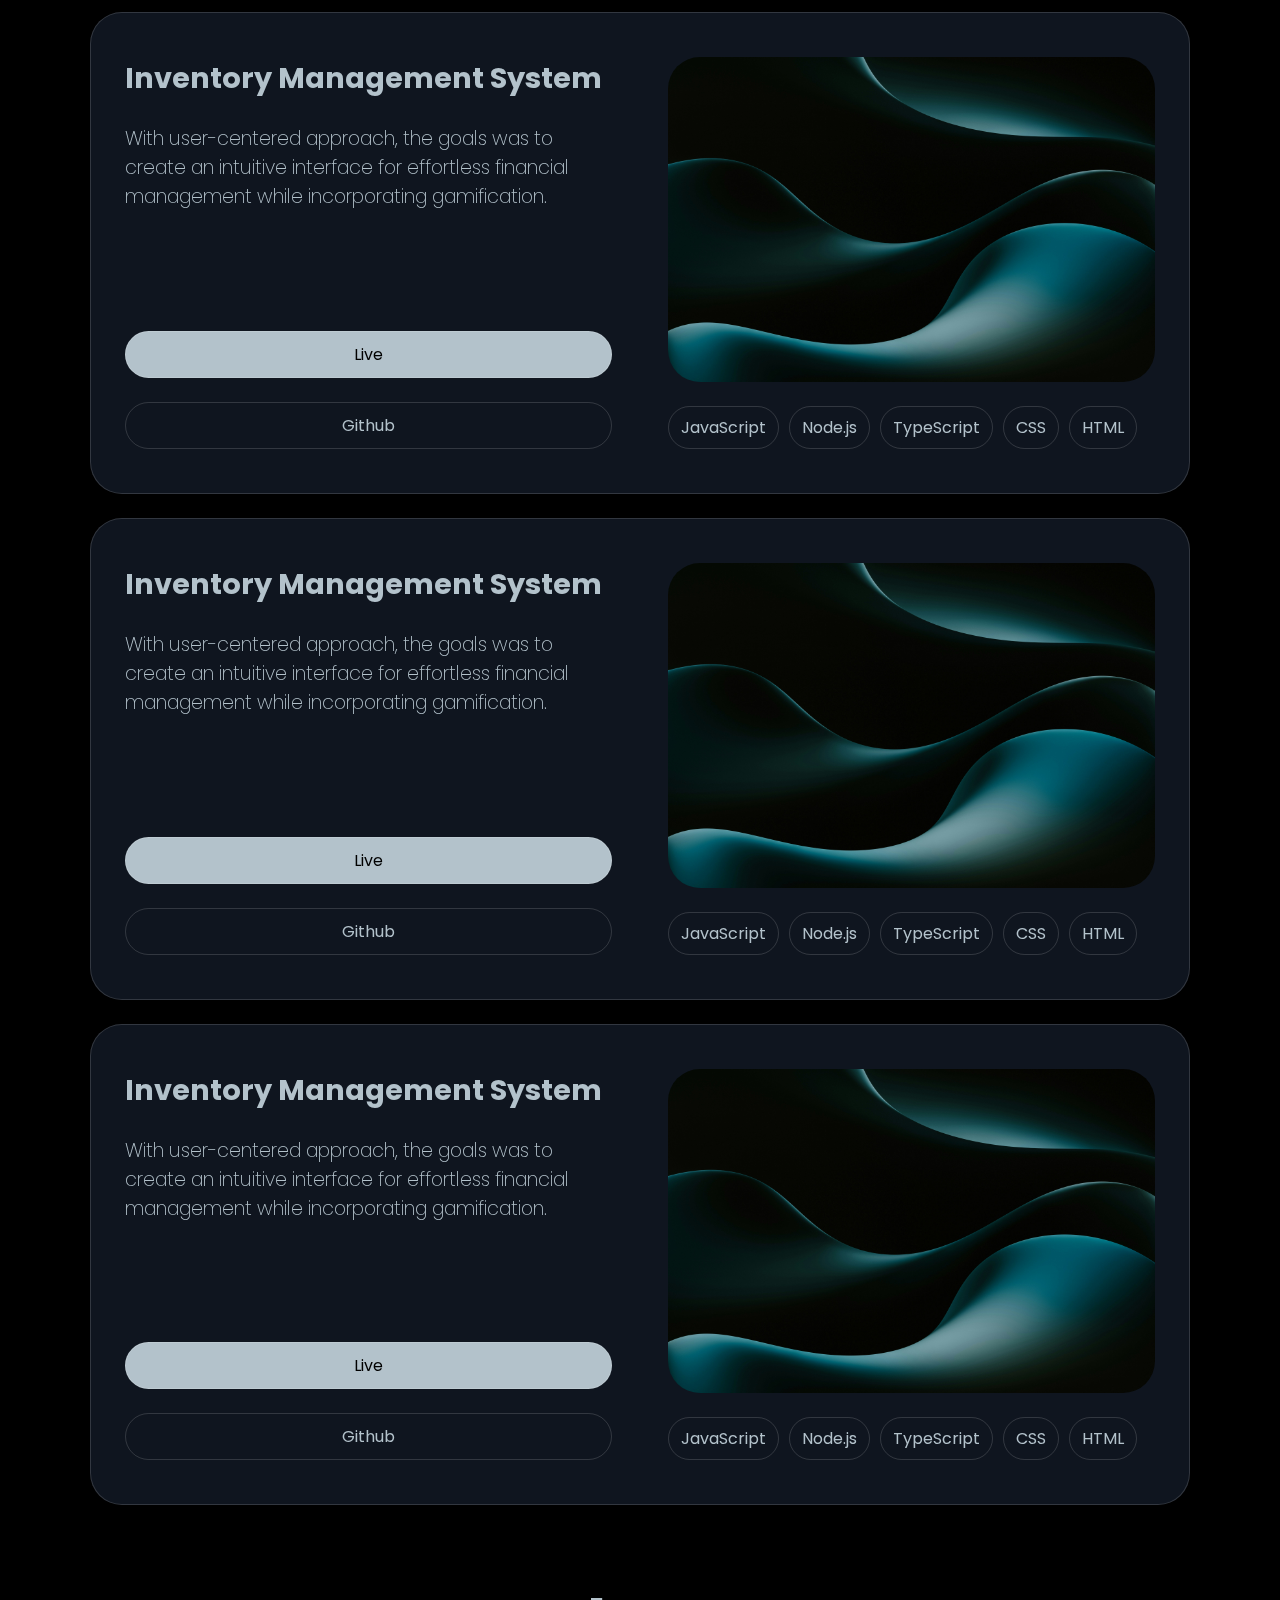
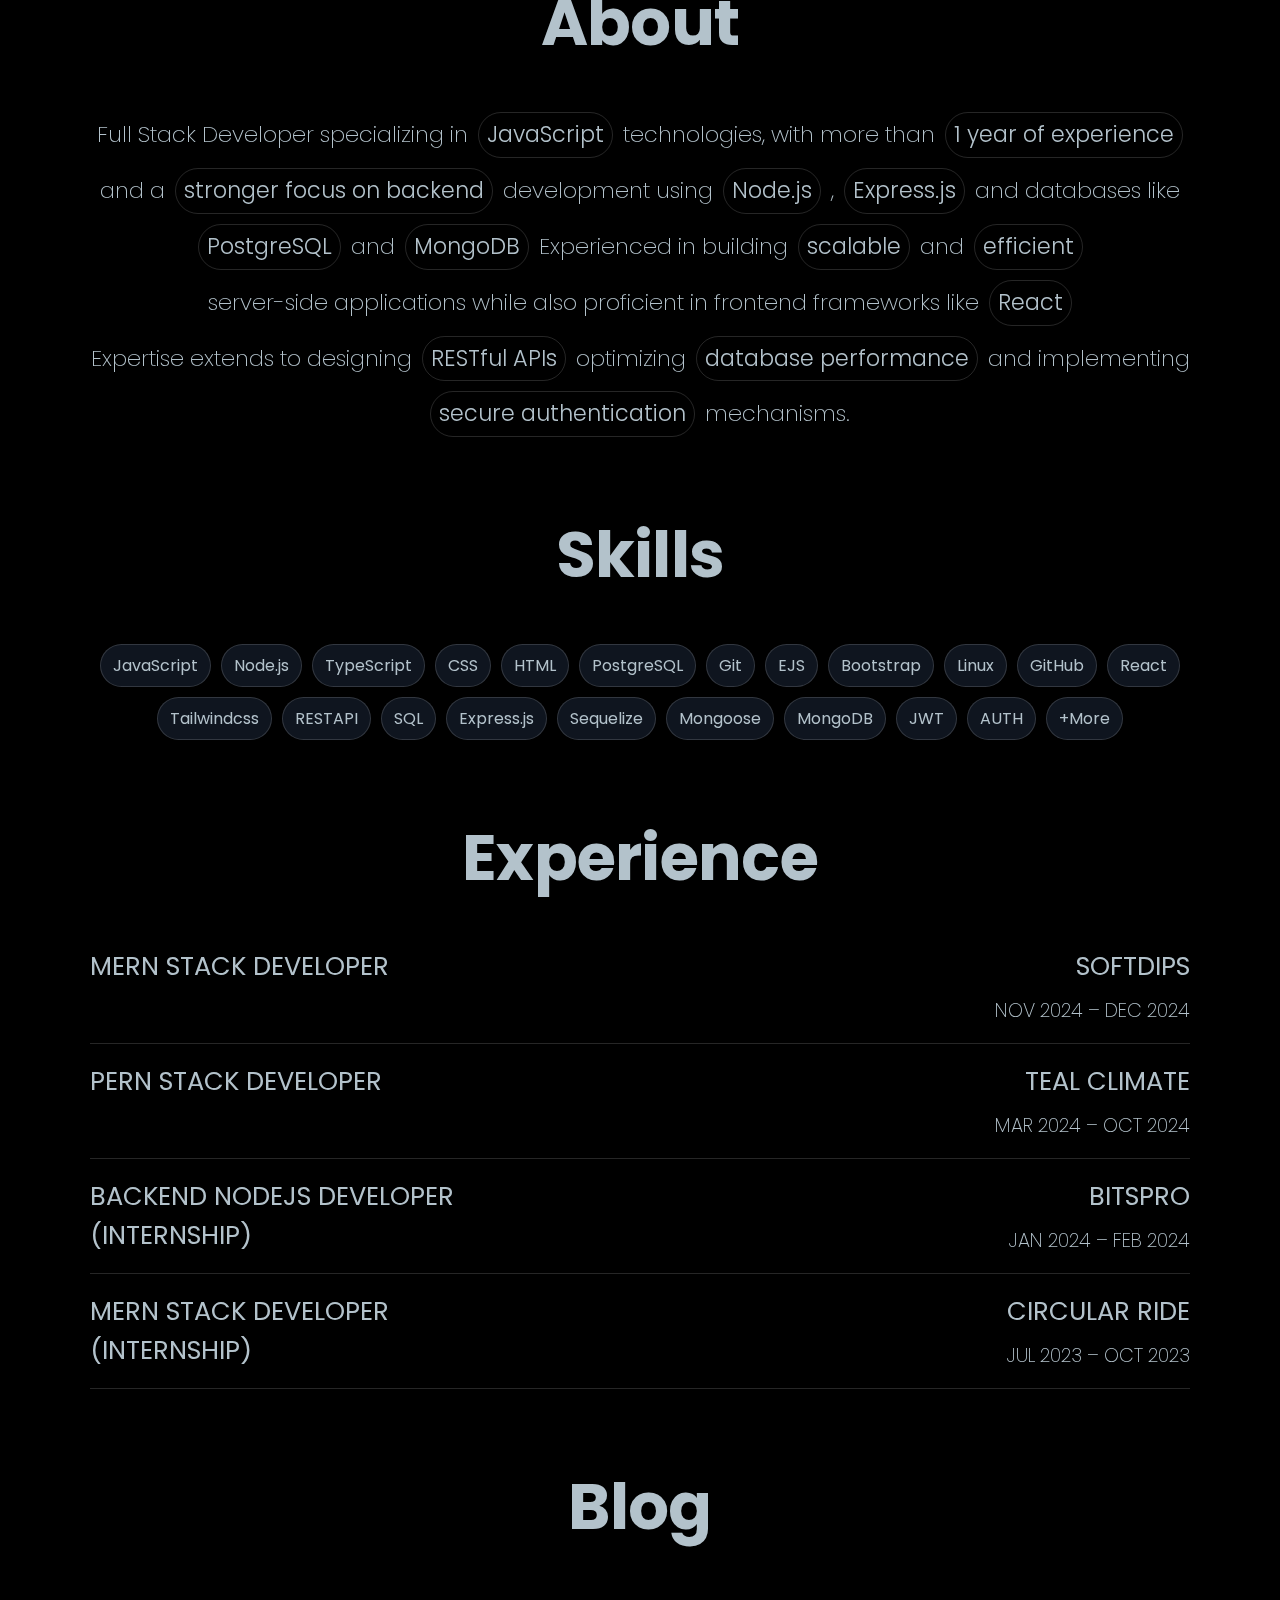
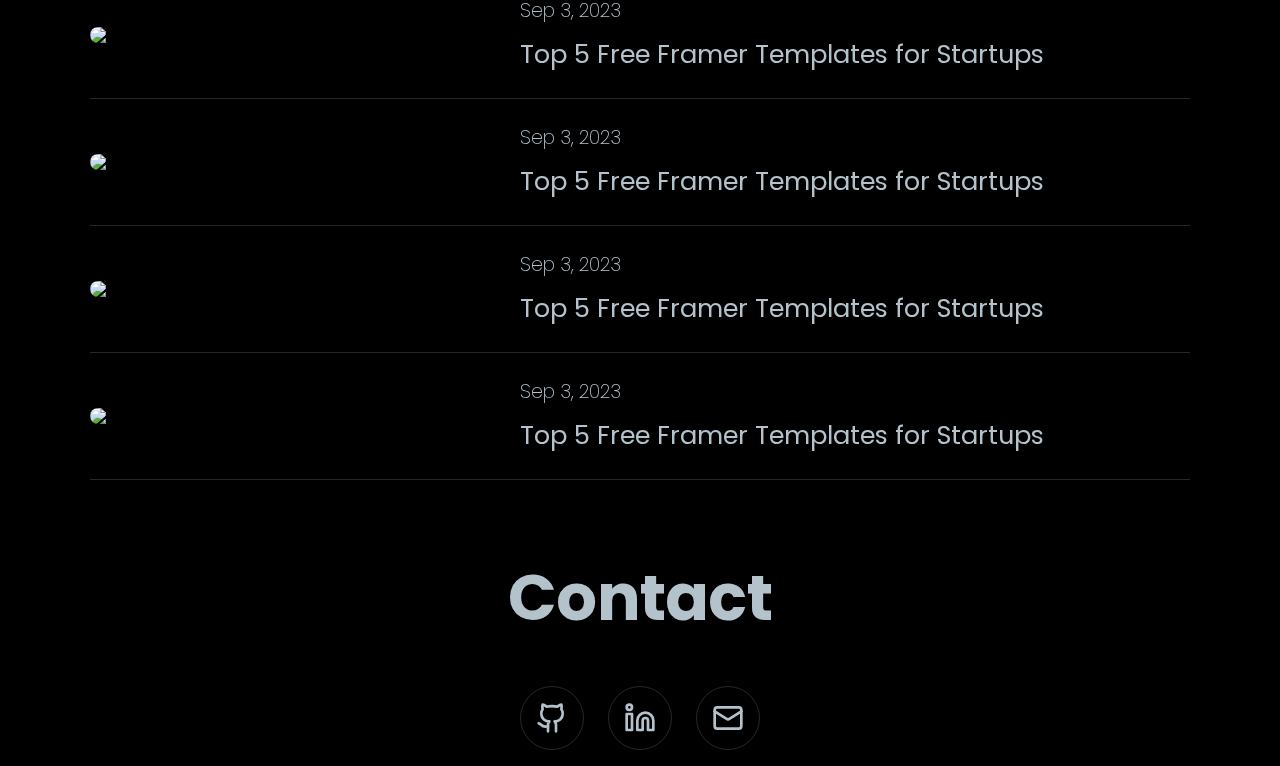
==== commit 8049b715: "Replace moving gradient div with canvas for dynamic background animation; update CSS styles accordin" ====
--- a/index.html
+++ b/index.html
@@ -7,7 +7,7 @@
     <link rel="stylesheet" href="style.css" />
   </head>
   <body>
-    <div class="moving-gradient"></div>
+    <canvas id="movingGradient"></canvas>
     <div class="grainy-background"></div>
     <div class="container">
       <section class="hero">
@@ -329,6 +329,74 @@
           </div>
         </div>
       </section>
+      <script>
+        const canvas = document.getElementById("movingGradient");
+        const ctx = canvas.getContext("2d");
+        let width = window.innerWidth;
+        let height = window.innerHeight;
+        canvas.width = width;
+        canvas.height = height;
+
+        window.addEventListener("resize", () => {
+          width = window.innerWidth;
+          height = window.innerHeight;
+          canvas.width = width;
+          canvas.height = height;
+        });
+
+        class WavyGradient {
+          constructor() {
+            this.x = Math.random() * width;
+            this.y = Math.random() * height;
+            this.radius = Math.random() * 100 + 50;
+            this.speedX = Math.random() * 2 - 1;
+            this.speedY = Math.random() * 2 - 1;
+            this.opacity = 0.25;
+            this.color = "rgba(59, 207, 197, 0.75)";
+          }
+
+          draw() {
+            ctx.beginPath();
+            const gradient = ctx.createRadialGradient(
+              this.x,
+              this.y,
+              0,
+              this.x,
+              this.y,
+              this.radius
+            );
+            gradient.addColorStop(0, this.color);
+            gradient.addColorStop(1, "transparent");
+            ctx.fillStyle = gradient;
+            ctx.globalAlpha = this.opacity;
+            ctx.arc(this.x, this.y, this.radius, 0, Math.PI * 2);
+            ctx.fill();
+            ctx.globalAlpha = 1;
+          }
+
+          update() {
+            this.x += this.speedX;
+            this.y += this.speedY;
+            this.radius += 0.2;
+            if (this.radius > 500) this.radius = Math.random() * 100 + 50;
+            if (this.x > width + this.radius) this.x = -this.radius;
+            if (this.y > height + this.radius) this.y = -this.radius;
+            if (this.x < -this.radius) this.x = width + this.radius;
+            if (this.y < -this.radius) this.y = height + this.radius;
+            this.draw();
+          }
+        }
+
+        const gradients = Array.from({ length: 10 }, () => new WavyGradient());
+
+        const animate = () => {
+          ctx.clearRect(0, 0, width, height);
+          gradients.forEach((gradient) => gradient.update());
+          requestAnimationFrame(animate);
+        };
+
+        animate();
+      </script>
     </div>
   </body>
 </html>
--- a/style.css
+++ b/style.css
@@ -4,20 +4,7 @@
   --color-1: rgba(255, 255, 255, 0.2);
   --color-2: rgb(179, 194, 203);
   --color-3: rgb(209, 218, 224);
-  --color-4: rgb(230, 230, 230);
-  --color-5: rgb(0, 0, 0);
-  --color-6: rgb(3, 10, 0);
-  --color-7: rgb(86, 119, 64);
-  --color-8: rgb(13, 6, 0);
-  --color-9: rgb(154, 127, 101);
-  --color-10: rgb(0, 7, 13);
-  --color-11: rgb(42, 63, 76);
-  --color-12: rgb(12, 0, 18);
-  --color-13: rgb(70, 54, 79);
-  --color-14: rgb(15, 21, 31);
-  --color-15: rgb(37, 37, 35);
-  --color-16: hsl(0, 0%, 0%);
-  --color-17: hsl(0, 0%, 100%);
+  --color-4: rgb(15, 21, 31);
   --border-radius: 32px;
   --text-primary-color: var(--color-2);
   --font-size-base: 16px;
@@ -43,43 +30,8 @@
   color: var(--text-primary-color);
 }
 
-.moving-gradient {
+canvas {
   position: fixed;
-  top: 50%;
-  left: 50%;
-  width: 80%;
-  height: 80%;
-  transform: translate(-50%, -50%);
-  background-color: rgb(59, 207, 197);
-
-  /* linear-gradient( */
-  /* to right, */ /* #ff6ec4, */ /* #4ecdc4, */ /* #7873f5, */ /* #7873f5, */
-  /* #4ecdc4, */ /* #ff6ec4 */
-  /* ); */
-  background-size: 200% 200%;
-  /* animation: gradientAnimation 5s ease-in-out infinite; */
-  border-radius: 200px;
-  filter: blur(200px);
-  opacity: 0.3;
-  will-change: transform, opacity;
-}
-
-@keyframes gradientAnimation {
-  0% {
-    background-position: 0% 0%;
-  }
-  25% {
-    background-position: 50% 50%;
-  }
-  50% {
-    background-position: 100% 100%;
-  }
-  75% {
-    background-position: 50% 50%;
-  }
-  100% {
-    background-position: 0% 0%;
-  }
 }
 
 .grainy-background {
@@ -99,11 +51,10 @@
   max-width: 1200px;
   margin: 0 auto;
   padding: 0px 16px 16px;
-  /* outline: 2px solid rgb(106, 249, 11); */
 }
 
 section {
-  margin-top: 150px;
+  margin-top: 80px;
   max-width: 1100px;
   margin-left: auto;
   margin-right: auto;
@@ -186,7 +137,7 @@
 }
 
 .project-card {
-  background-color: var(--color-14);
+  background-color: var(--color-4);
   display: flex;
   flex-direction: column;
   position: relative;
@@ -204,9 +155,9 @@
 
 .project-card-gradient {
   background-color: rgb(130, 201, 94);
-  filter: blur(100px);
-  border-radius: 1000px;
-  opacity: 0.15;
+  filter: blur(200px);
+  border-radius: 50%;
+  opacity: 0.1;
   position: absolute;
   right: 0;
   top: 0;
@@ -317,6 +268,7 @@
   border: 1px solid var(--border-color);
   border-radius: var(--border-radius);
   padding: 4px 8px;
+  font-weight: 300;
 }
 
 .skill-container {
@@ -328,7 +280,7 @@
 
 .pill {
   border: 1px solid rgba(255, 255, 255, 0.15);
-  background-color: var(--color-14);
+  background-color: var(--color-4);
   border-radius: var(--border-radius);
   padding: 8px 12px;
   width: min-content;
@@ -438,6 +390,10 @@
     max-width: 1100px;
   }
 
+  /* .project-card-gradient {
+    display: block;
+  } */
+
   .about {
     font-size: 1.4rem;
   }
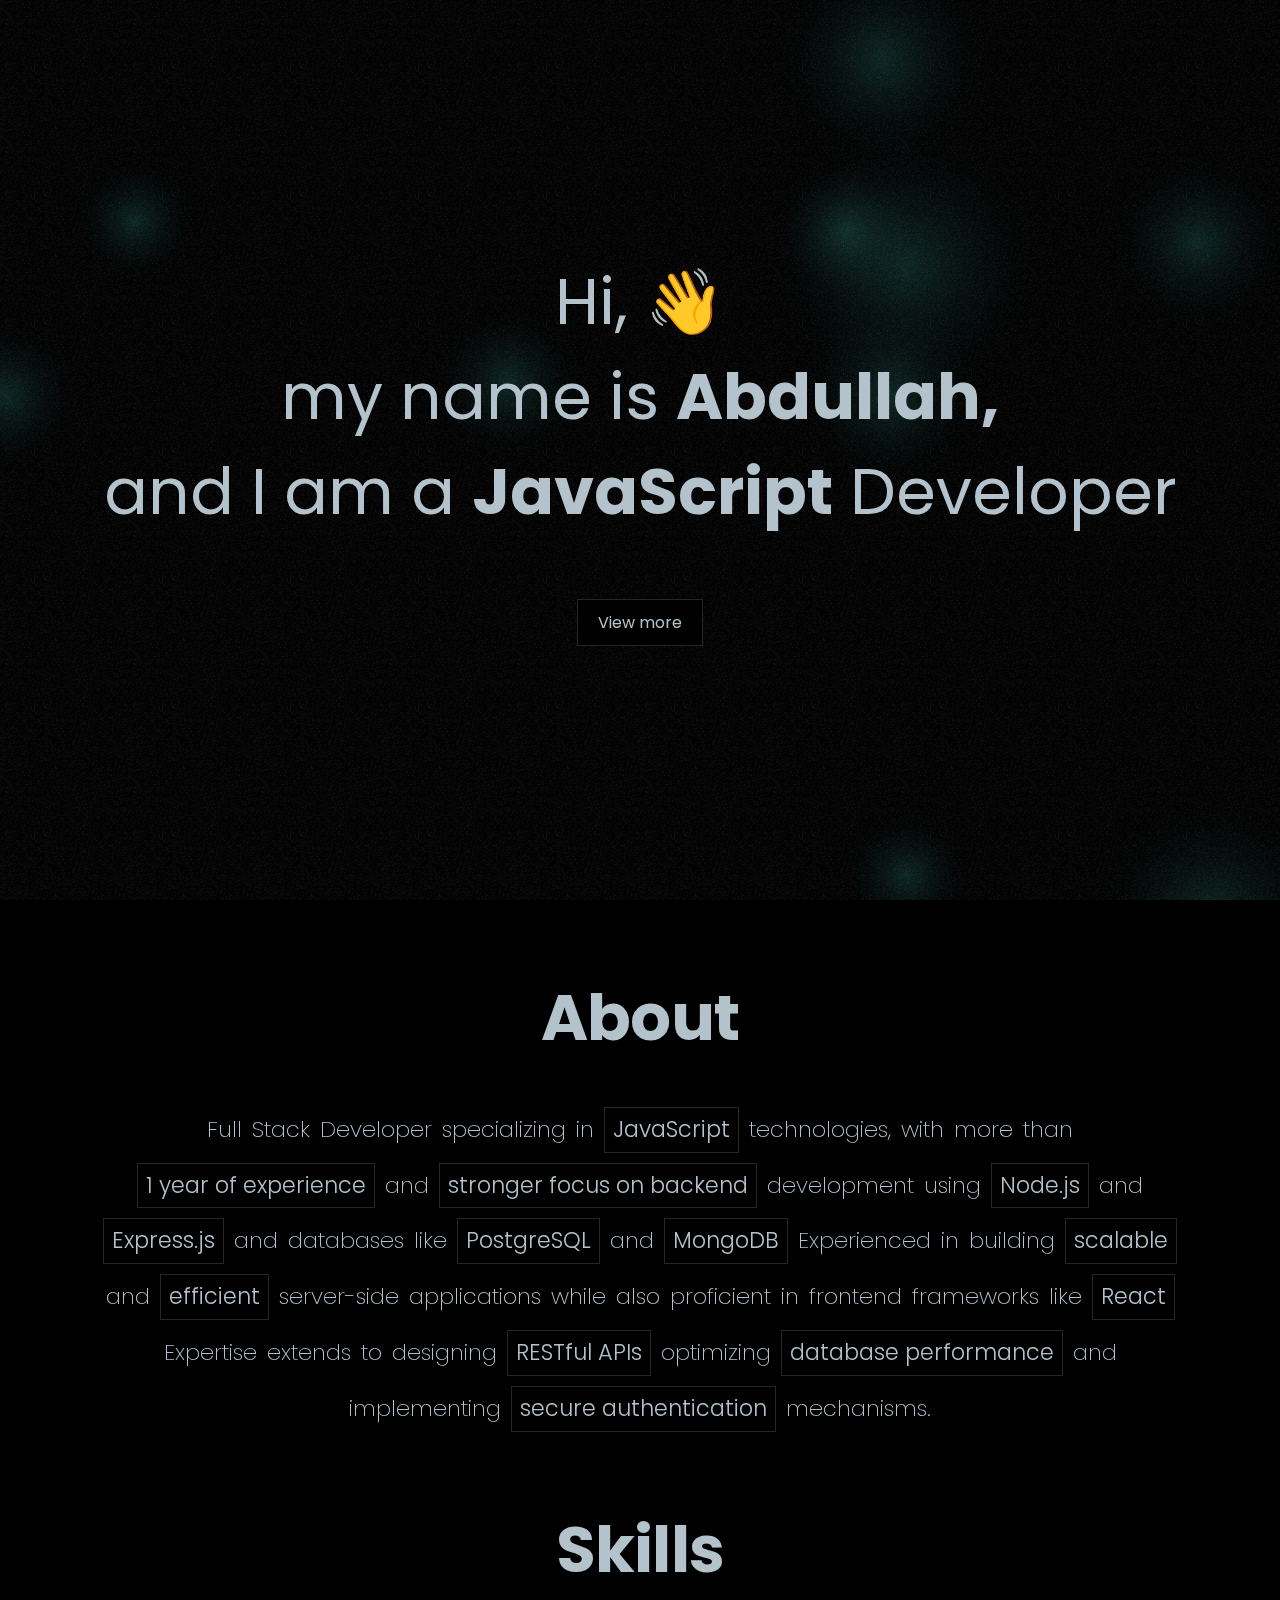
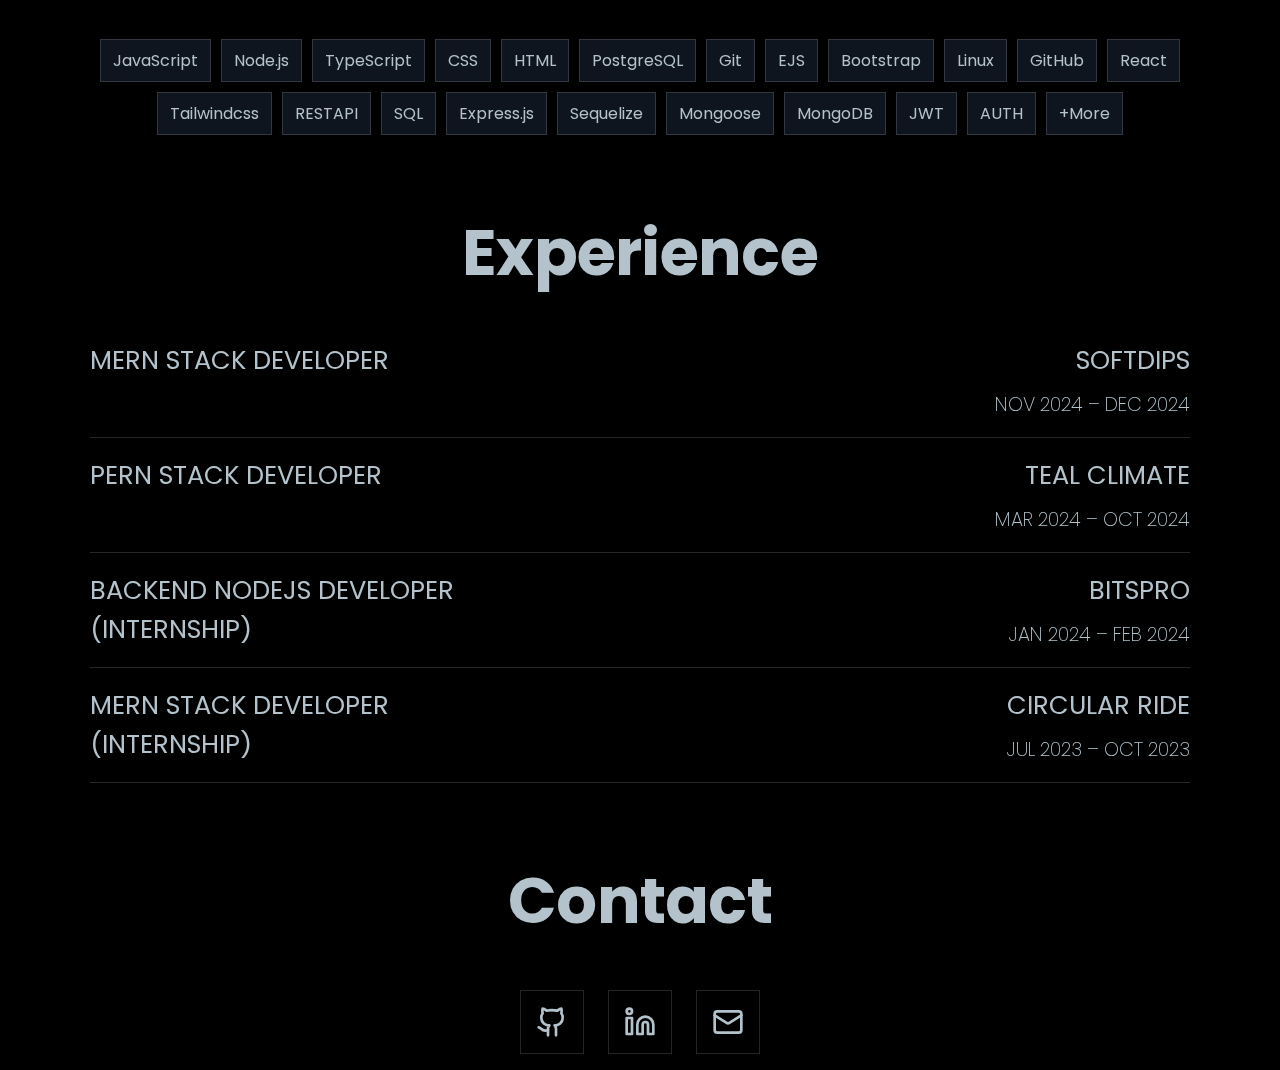
==== commit 9c9a90c0: "Update HTML structure for improved layout; replace "View My Work" link with "View more" and enhance " ====
--- a/index.html
+++ b/index.html
@@ -16,9 +16,9 @@
         <span
           >and I am a <span class="font-bold">JavaScript</span> Developer</span
         >
-        <a href="#projects" class="cta-button">View My Work</a>
+        <a href="#about" class="cta-button">View more</a>
       </section>
-      <section id="projects">
+      <!-- <section id="projects">
         <h2 class="heading">Projects</h2>
         <div class="projects">
           <div class="project-card">
@@ -130,26 +130,62 @@
             </div>
           </div>
         </div>
-      </section>
-      <section>
+      </section> -->
+      <section id="about">
         <h2 class="heading">About</h2>
-        <p class="about">
-          Full Stack Developer specializing in
-          <strong>JavaScript</strong> technologies, with more than
-          <strong>1 year of experience</strong> and a<strong>
-            stronger focus on backend
-          </strong>
-          development using <strong>Node.js</strong>,
-          <strong>Express.js</strong> and databases like
-          <strong>PostgreSQL</strong> and <strong>MongoDB</strong>Experienced in
-          building <strong>scalable</strong> and
-          <strong>efficient</strong> server-side applications while also
-          proficient in frontend frameworks like
-          <strong>React</strong> Expertise extends to designing
-          <strong>RESTful APIs</strong>optimizing
-          <strong>database performance</strong>and implementing
-          <strong>secure authentication</strong> mechanisms.
-        </p>
+        <div class="about">
+          <div>Full</div>
+          <div>Stack</div>
+          <div>Developer</div>
+          <div>specializing</div>
+          <div>in</div>
+          <strong>JavaScript</strong>
+          <div>technologies,</div>
+          <div>with</div>
+          <div>more</div>
+          <div>than</div>
+          <strong>1 year of experience</strong>
+          <div>and</div>
+          <strong>stronger focus on backend</strong>
+          <div>development</div>
+          <div>using</div>
+          <strong>Node.js</strong>
+          <div>and</div>
+          <strong>Express.js</strong>
+          <div>and</div>
+          <div>databases</div>
+          <div>like</div>
+          <strong>PostgreSQL</strong>
+          <div>and</div>
+          <strong>MongoDB</strong>
+          <div>Experienced</div>
+          <div>in</div>
+          <div>building</div>
+          <strong>scalable</strong>
+          <div>and</div>
+          <strong>efficient</strong>
+          <div>server-side</div>
+          <div>applications</div>
+          <div>while</div>
+          <div>also</div>
+          <div>proficient</div>
+          <div>in</div>
+          <div>frontend</div>
+          <div>frameworks</div>
+          <div>like</div>
+          <strong>React</strong>
+          <div>Expertise</div>
+          <div>extends</div>
+          <div>to</div>
+          <div>designing</div>
+          <strong>RESTful APIs</strong>
+          <div>optimizing</div>
+          <strong>database performance</strong>
+          <div>and</div>
+          <div>implementing</div>
+          <strong>secure authentication</strong>
+          <div>mechanisms.</div>
+        </div>
       </section>
       <section>
         <h2 class="heading">Skills</h2>
@@ -215,7 +251,7 @@
           </div>
         </div>
       </section>
-      <section>
+      <!-- <section>
         <h2 class="heading">Blog</h2>
         <div class="blogs">
           <div class="blog">
@@ -267,66 +303,75 @@
             </div>
           </div>
         </div>
-      </section>
+      </section> -->
       <section>
         <h2 class="heading">Contact</h2>
         <div class="contact-links">
-          <div>
-            <svg
-              xmlns="http://www.w3.org/2000/svg"
-              width="24"
-              height="24"
-              viewBox="0 0 24 24"
-              fill="none"
-              stroke="currentColor"
-              stroke-width="2"
-              stroke-linecap="round"
-              stroke-linejoin="round"
-              class="lucide lucide-github"
-            >
-              <path
-                d="M15 22v-4a4.8 4.8 0 0 0-1-3.5c3 0 6-2 6-5.5.08-1.25-.27-2.48-1-3.5.28-1.15.28-2.35 0-3.5 0 0-1 0-3 1.5-2.64-.5-5.36-.5-8 0C6 2 5 2 5 2c-.3 1.15-.3 2.35 0 3.5A5.403 5.403 0 0 0 4 9c0 3.5 3 5.5 6 5.5-.39.49-.68 1.05-.85 1.65-.17.6-.22 1.23-.15 1.85v4"
-              />
-              <path d="M9 18c-4.51 2-5-2-7-2" />
-            </svg>
-          </div>
-          <div>
-            <svg
-              xmlns="http://www.w3.org/2000/svg"
-              width="24"
-              height="24"
-              viewBox="0 0 24 24"
-              fill="none"
-              stroke="currentColor"
-              stroke-width="2"
-              stroke-linecap="round"
-              stroke-linejoin="round"
-              class="lucide lucide-linkedin"
-            >
-              <path
-                d="M16 8a6 6 0 0 1 6 6v7h-4v-7a2 2 0 0 0-2-2 2 2 0 0 0-2 2v7h-4v-7a6 6 0 0 1 6-6z"
-              />
-              <rect width="4" height="12" x="2" y="9" />
-              <circle cx="4" cy="4" r="2" />
-            </svg>
-          </div>
-          <div>
-            <svg
-              xmlns="http://www.w3.org/2000/svg"
-              width="24"
-              height="24"
-              viewBox="0 0 24 24"
-              fill="none"
-              stroke="currentColor"
-              stroke-width="2"
-              stroke-linecap="round"
-              stroke-linejoin="round"
-              class="lucide lucide-mail"
-            >
-              <rect width="20" height="16" x="2" y="4" rx="2" />
-              <path d="m22 7-8.97 5.7a1.94 1.94 0 0 1-2.06 0L2 7" />
-            </svg>
-          </div>
+          <a href="https://github.com/AbdullahSoomroOfficial" target="_blank">
+            <div>
+              <svg
+                xmlns="http://www.w3.org/2000/svg"
+                width="24"
+                height="24"
+                viewBox="0 0 24 24"
+                fill="none"
+                stroke="currentColor"
+                stroke-width="2"
+                stroke-linecap="round"
+                stroke-linejoin="round"
+                class="lucide lucide-github"
+              >
+                <path
+                  d="M15 22v-4a4.8 4.8 0 0 0-1-3.5c3 0 6-2 6-5.5.08-1.25-.27-2.48-1-3.5.28-1.15.28-2.35 0-3.5 0 0-1 0-3 1.5-2.64-.5-5.36-.5-8 0C6 2 5 2 5 2c-.3 1.15-.3 2.35 0 3.5A5.403 5.403 0 0 0 4 9c0 3.5 3 5.5 6 5.5-.39.49-.68 1.05-.85 1.65-.17.6-.22 1.23-.15 1.85v4"
+                />
+                <path d="M9 18c-4.51 2-5-2-7-2" />
+              </svg>
+            </div>
+          </a>
+          <a
+            href="https://www.linkedin.com/in/abdullah-soomro-6b6798246"
+            target="_blank"
+          >
+            <div>
+              <svg
+                xmlns="http://www.w3.org/2000/svg"
+                width="24"
+                height="24"
+                viewBox="0 0 24 24"
+                fill="none"
+                stroke="currentColor"
+                stroke-width="2"
+                stroke-linecap="round"
+                stroke-linejoin="round"
+                class="lucide lucide-linkedin"
+              >
+                <path
+                  d="M16 8a6 6 0 0 1 6 6v7h-4v-7a2 2 0 0 0-2-2 2 2 0 0 0-2 2v7h-4v-7a6 6 0 0 1 6-6z"
+                />
+                <rect width="4" height="12" x="2" y="9" />
+                <circle cx="4" cy="4" r="2" />
+              </svg>
+            </div>
+          </a>
+          <a href="mailto:abdullahsoomro.official@gmail.com" target="_blank">
+            <div>
+              <svg
+                xmlns="http://www.w3.org/2000/svg"
+                width="24"
+                height="24"
+                viewBox="0 0 24 24"
+                fill="none"
+                stroke="currentColor"
+                stroke-width="2"
+                stroke-linecap="round"
+                stroke-linejoin="round"
+                class="lucide lucide-mail"
+              >
+                <rect width="20" height="16" x="2" y="4" rx="2" />
+                <path d="m22 7-8.97 5.7a1.94 1.94 0 0 1-2.06 0L2 7" />
+              </svg>
+            </div>
+          </a>
         </div>
       </section>
       <script>
--- a/style.css
+++ b/style.css
@@ -5,7 +5,7 @@
   --color-2: rgb(179, 194, 203);
   --color-3: rgb(209, 218, 224);
   --color-4: rgb(15, 21, 31);
-  --border-radius: 32px;
+  --border-radius: 0px;
   --text-primary-color: var(--color-2);
   --font-size-base: 16px;
   --font-size-xl: clamp(3rem, 5vw, 4rem);
@@ -347,11 +347,16 @@
   gap: var(--gap);
 }
 
+.contact-links a {
+  text-decoration: none;
+  color: inherit;
+}
+
 .contact-links div {
   width: 4rem;
   aspect-ratio: 1/1;
   border: 1px solid var(--border-color);
-  border-radius: 50%;
+  /* border-radius: 50%; */
   display: flex;
   align-items: center;
   justify-content: center;
@@ -390,10 +395,6 @@
     max-width: 1100px;
   }
 
-  /* .project-card-gradient {
-    display: block;
-  } */
-
   .about {
     font-size: 1.4rem;
   }
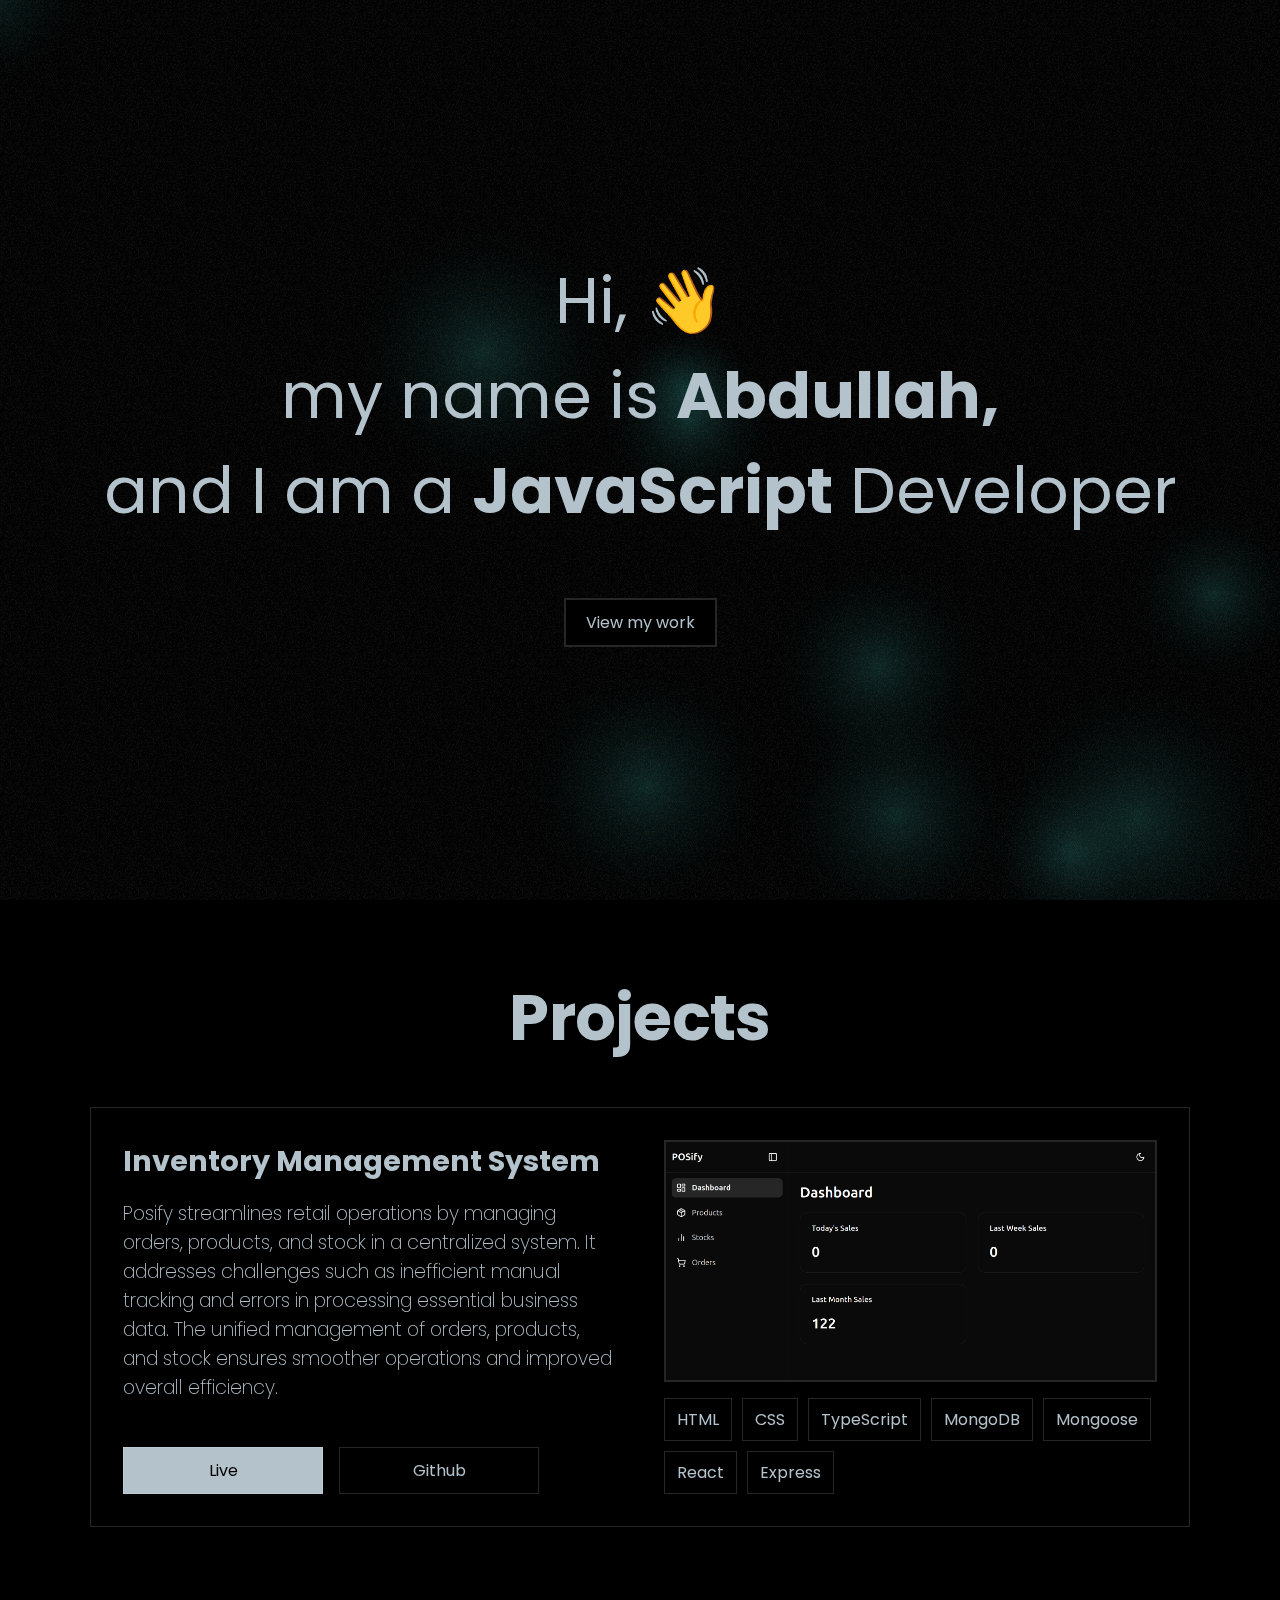
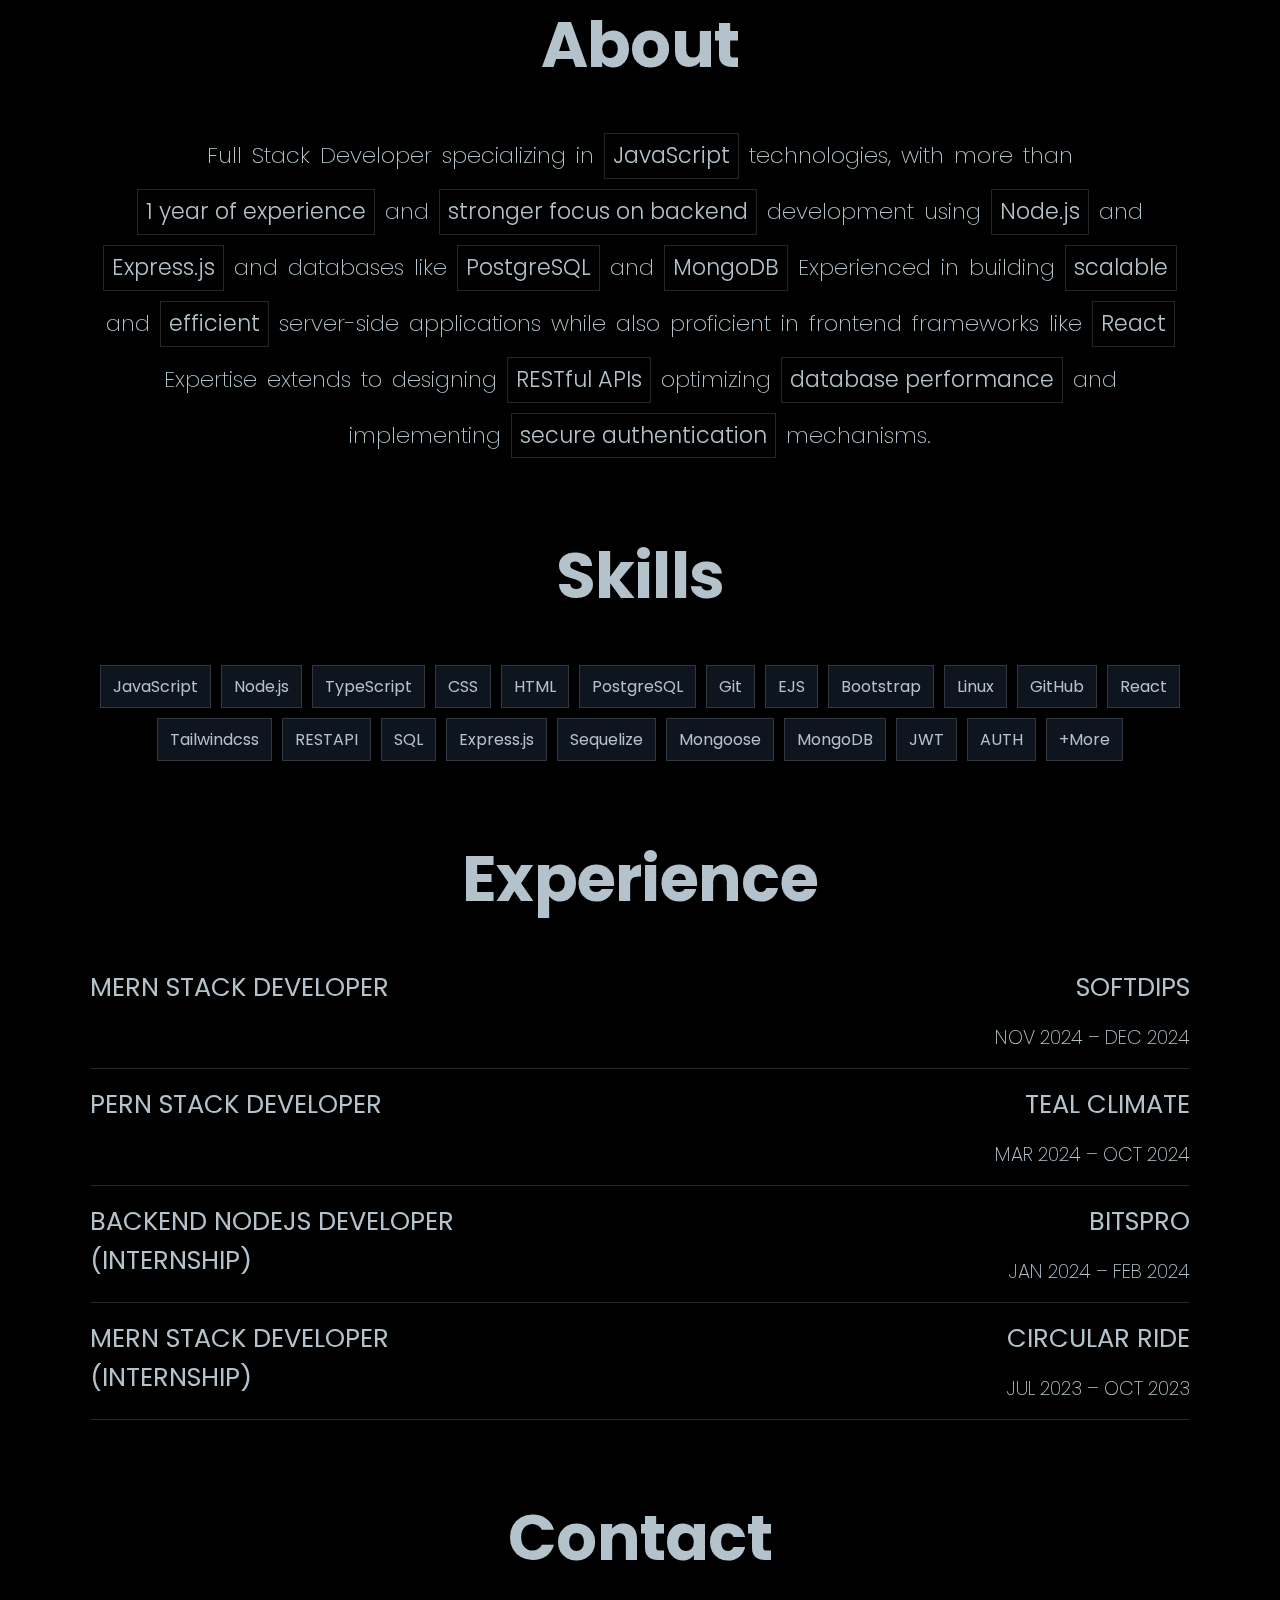
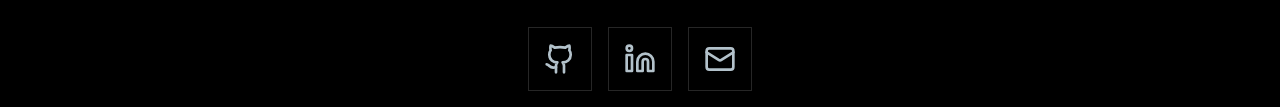
==== commit d8b8d134: "Replace project image with PNG format; update project description and links in HTML; adjust CSS styl" ====
--- a/index.html
+++ b/index.html
@@ -16,12 +16,52 @@
         <span
           >and I am a <span class="font-bold">JavaScript</span> Developer</span
         >
-        <a href="#about" class="cta-button">View more</a>
-      </section>
-      <!-- <section id="projects">
+        <a href="#projects" class="cta-button">View my work</a>
+      </section>
+      <!-- PROJECTS -->
+      <section id="projects">
         <h2 class="heading">Projects</h2>
         <div class="projects">
           <div class="project-card">
+            <div class="project-card-gradient"></div>
+            <div class="project-card-left">
+              <div>
+                <div class="project-title">Inventory Management System</div>
+                <div class="project-description">
+                  Posify streamlines retail operations by managing orders,
+                  products, and stock in a centralized system. It addresses
+                  challenges such as inefficient manual tracking and errors in
+                  processing essential business data. The unified management of
+                  orders, products, and stock ensures smoother operations and
+                  improved overall efficiency.
+                </div>
+              </div>
+              <div>
+                <a href="https://posify-sw03.onrender.com/" target="_blank">
+                  <div class="live">Live</div>
+                </a>
+                <a
+                  href="https://github.com/AbdullahSoomroOfficial/posify"
+                  target="_blank"
+                >
+                  <div>Github</div>
+                </a>
+              </div>
+            </div>
+            <div class="project-card-right">
+              <img src="./images/project-1.png" class="project-img" />
+              <div>
+                <div class="tech-used">HTML</div>
+                <div class="tech-used">CSS</div>
+                <div class="tech-used">TypeScript</div>
+                <div class="tech-used">MongoDB</div>
+                <div class="tech-used">Mongoose</div>
+                <div class="tech-used">React</div>
+                <div class="tech-used">Express</div>
+              </div>
+            </div>
+          </div>
+          <!-- <div class="project-card">
             <div class="project-card-gradient"></div>
             <div class="project-card-left">
               <div>
@@ -101,36 +141,9 @@
                 <div class="tech-used">HTML</div>
               </div>
             </div>
-          </div>
-          <div class="project-card">
-            <div class="project-card-gradient"></div>
-            <div class="project-card-left">
-              <div>
-                <div class="project-title">Inventory Management System</div>
-                <div class="project-description">
-                  With user-centered approach, the goals was to create an
-                  intuitive interface for effortless financial management while
-                  incorporating gamification.
-                </div>
-              </div>
-              <div>
-                <div class="live">Live</div>
-                <div>Github</div>
-              </div>
-            </div>
-            <div class="project-card-right">
-              <img src="./images/project-1.jpg" class="project-img" />
-              <div>
-                <div class="tech-used">JavaScript</div>
-                <div class="tech-used">Node.js</div>
-                <div class="tech-used">TypeScript</div>
-                <div class="tech-used">CSS</div>
-                <div class="tech-used">HTML</div>
-              </div>
-            </div>
-          </div>
-        </div>
-      </section> -->
+          </div> -->
+        </div>
+      </section>
       <section id="about">
         <h2 class="heading">About</h2>
         <div class="about">
--- a/style.css
+++ b/style.css
@@ -9,7 +9,7 @@
   --text-primary-color: var(--color-2);
   --font-size-base: 16px;
   --font-size-xl: clamp(3rem, 5vw, 4rem);
-  --gap: 24px;
+  --gap: 16px;
   --border-color: rgba(255, 255, 255, 0.15);
 }
 
@@ -101,7 +101,6 @@
 
 .cta-button {
   display: inline-block;
-  margin-top: 20px;
   padding: 10px 20px;
   background: black;
   color: inherit;
@@ -112,7 +111,7 @@
   font-size: 1rem;
   margin-top: 60px;
   font-weight: normal;
-  border: 1px solid var(--border-color);
+  border: 2px solid var(--border-color);
   cursor: pointer;
 }
 
@@ -137,13 +136,13 @@
 }
 
 .project-card {
-  background-color: var(--color-4);
+  /* background-color: var(--color-4); */
   display: flex;
   flex-direction: column;
   position: relative;
   overflow: hidden;
   border-radius: var(--border-radius);
-  padding: 44px 34px;
+  padding: 16px;
   gap: var(--gap);
   border: 1px solid var(--border-color);
   max-width: 568px;
@@ -205,6 +204,11 @@
   cursor: pointer;
 }
 
+.project-card-left > :nth-child(2) a {
+  text-decoration: none;
+  color: inherit;
+}
+
 .live {
   background-color: var(--color-2);
   color: black;
@@ -220,6 +224,7 @@
 .project-card-right img {
   border-radius: var(--border-radius);
   width: 100%;
+  border: 2px solid var(--border-color);
 }
 
 .project-card-right > :nth-child(2) {
@@ -295,25 +300,25 @@
   font-size: 1.6rem;
   color: rgb(179, 194, 203);
   border-bottom: 1px solid var(--border-color);
-  padding-bottom: 18px;
-  margin-bottom: 18px;
+  padding-bottom: 16px;
+  margin-bottom: 16px;
   text-align: center;
-  gap: 10px;
+  gap: var(--gap);
 }
 
 .experience-tenure {
   font-size: 1.2rem;
-  margin-top: 10px;
+  margin-top: 16px;
   font-weight: 200;
 }
 
 .blog {
   display: flex;
   flex-direction: column;
-  gap: 30px;
+  gap: var(--gap);
   border-bottom: 1px solid var(--border-color);
-  padding-bottom: 24px;
-  margin-bottom: 24px;
+  padding-bottom: 16px;
+  margin-bottom: 16px;
   max-width: 568px;
   margin-inline: auto;
   align-items: center;
@@ -329,7 +334,7 @@
   display: flex;
   flex-direction: column;
   justify-content: center;
-  gap: 10px;
+  gap: var(--gap);
 }
 
 .blog-publish-date {
@@ -376,7 +381,6 @@
   .experience {
     flex-direction: row;
     text-align: left;
-    /* margin: 0 10px; */
   }
 
   .experience-location {
@@ -393,6 +397,11 @@
     flex-direction: row;
     gap: calc(var(--gap) + 2rem);
     max-width: 1100px;
+    padding: 32px;
+  }
+
+  .project-card-left > :nth-child(2) {
+    flex-direction: row;
   }
 
   .about {
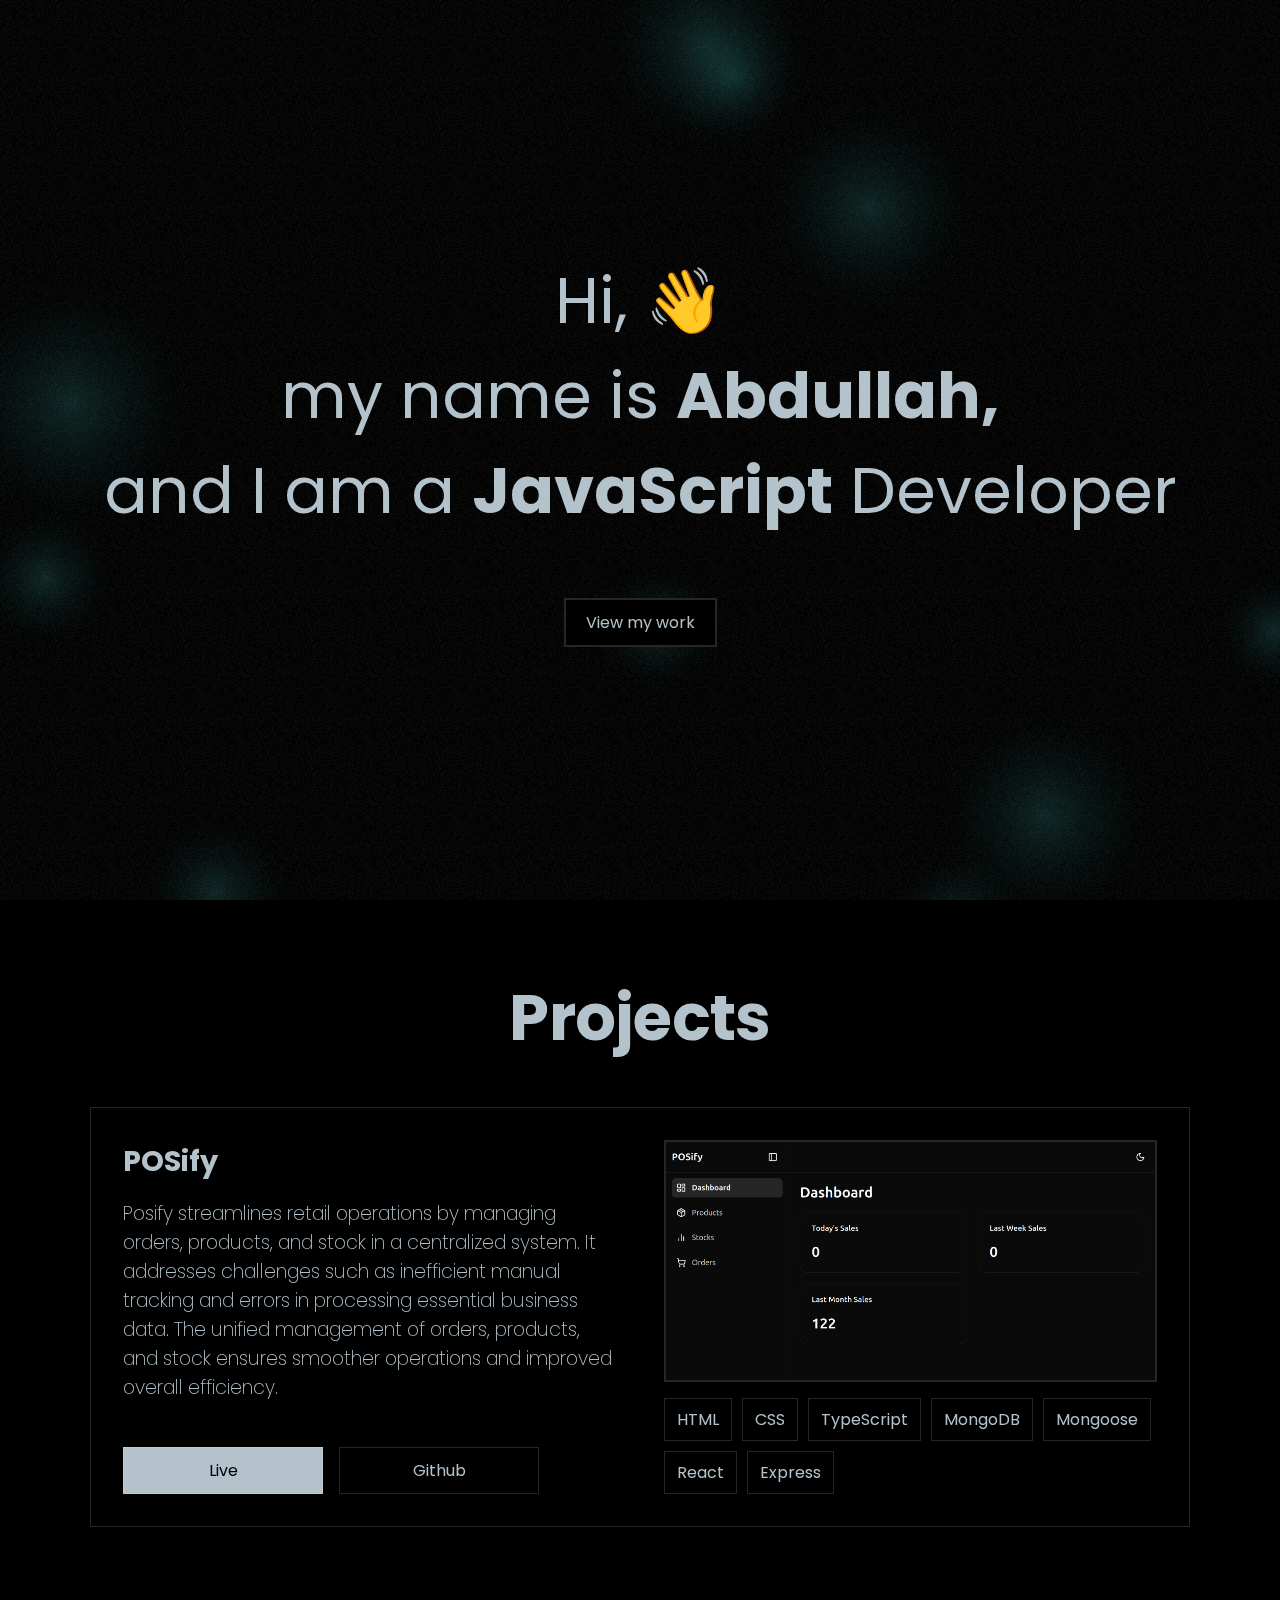
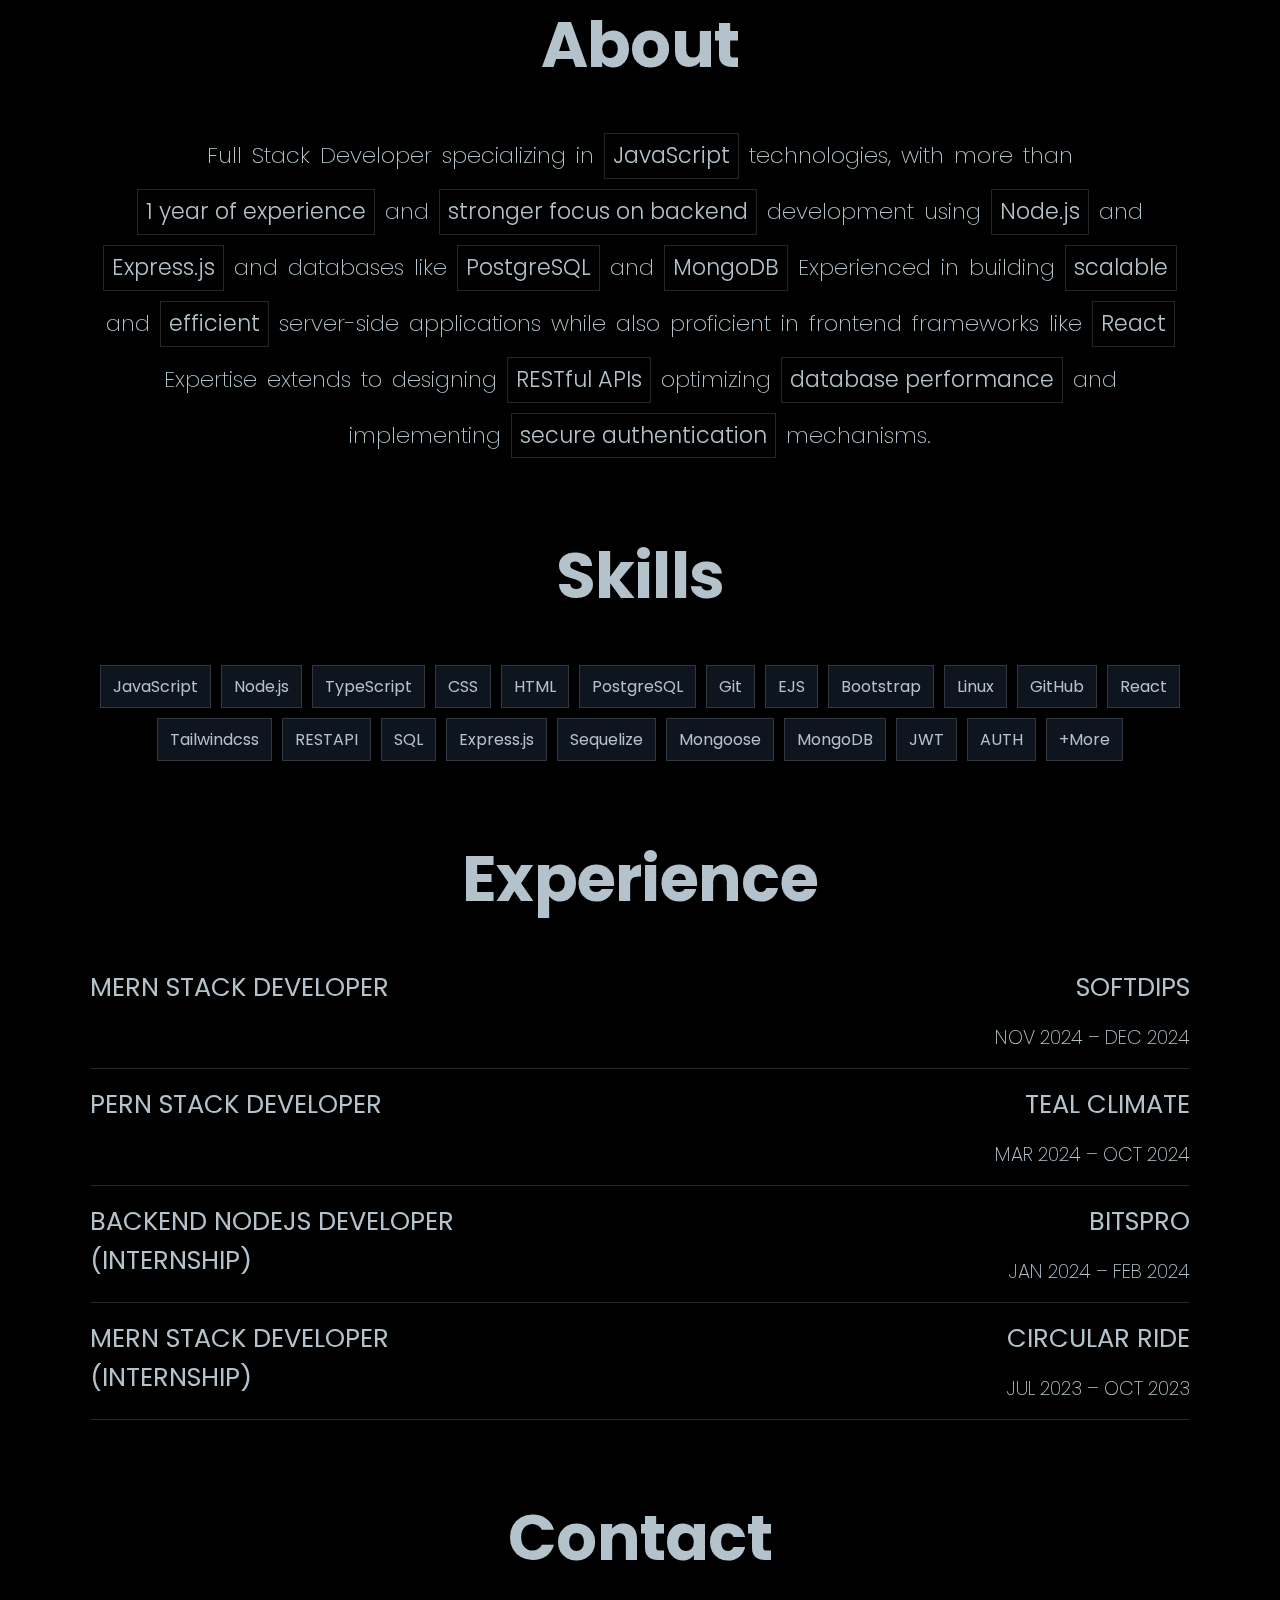
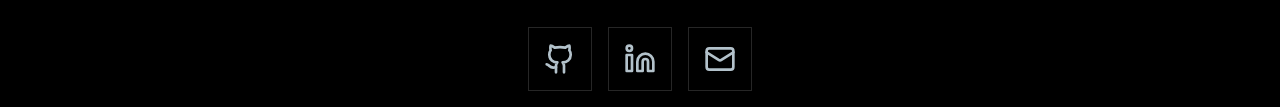
==== commit d9efe6a5: "Update index.html" ====
--- a/index.html
+++ b/index.html
@@ -26,7 +26,7 @@
             <div class="project-card-gradient"></div>
             <div class="project-card-left">
               <div>
-                <div class="project-title">Inventory Management System</div>
+                <div class="project-title">POSify</div>
                 <div class="project-description">
                   Posify streamlines retail operations by managing orders,
                   products, and stock in a centralized system. It addresses
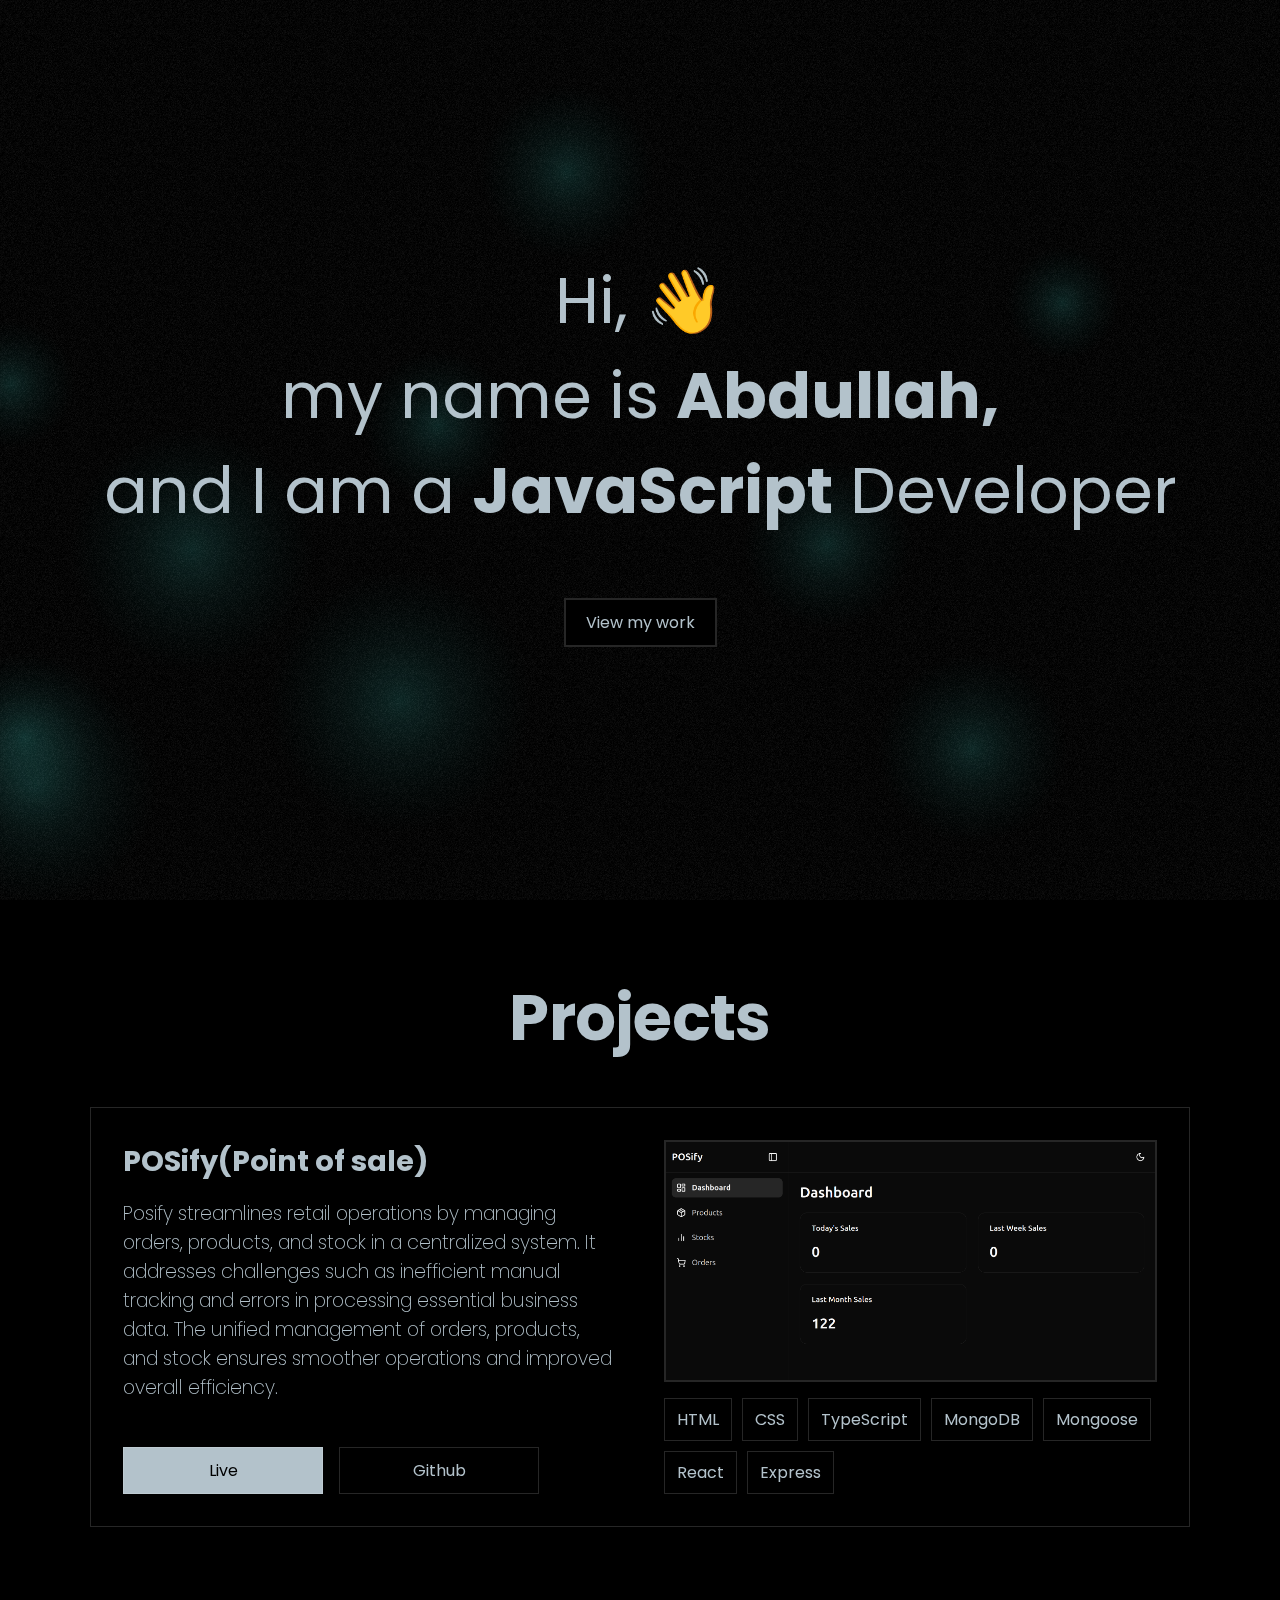
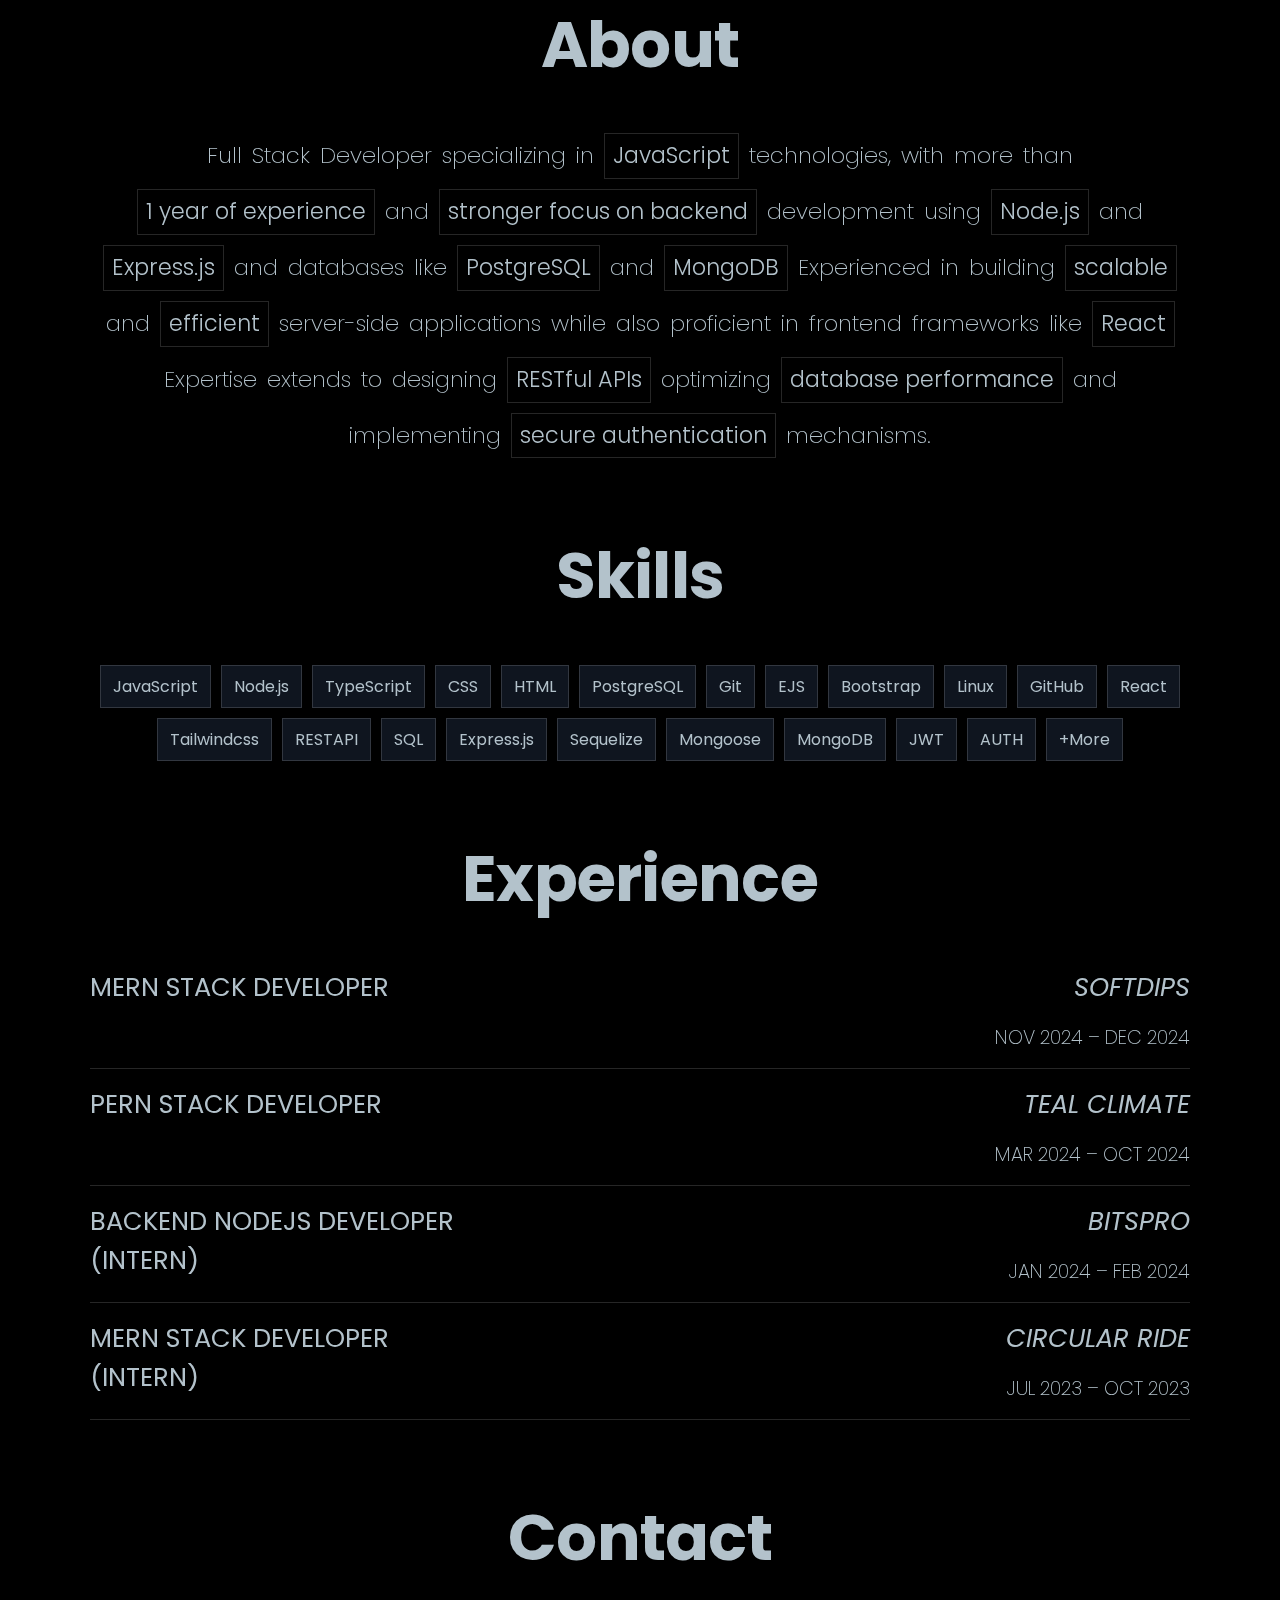
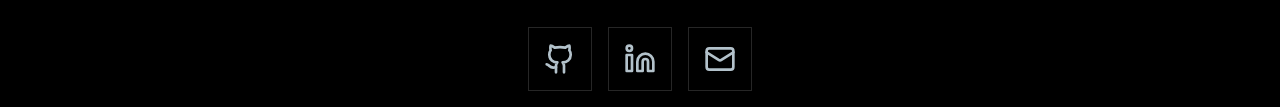
==== commit 58d30e41: "Update project title format and enhance experience section styling" ====
--- a/index.html
+++ b/index.html
@@ -26,7 +26,7 @@
             <div class="project-card-gradient"></div>
             <div class="project-card-left">
               <div>
-                <div class="project-title">POSify</div>
+                <div class="project-title">POSify(Point of sale)</div>
                 <div class="project-description">
                   Posify streamlines retail operations by managing orders,
                   products, and stock in a centralized system. It addresses
@@ -233,32 +233,32 @@
           <div class="experience">
             <div class="experience-postion">MERN STACK DEVELOPER</div>
             <div class="experience-location">
-              <div>SOFTDIPS</div>
+              <div class="company-name">SOFTDIPS</div>
               <div class="experience-tenure">NOV 2024 – DEC 2024</div>
             </div>
           </div>
           <div class="experience">
             <div class="experience-postion">PERN STACK DEVELOPER</div>
             <div class="experience-location">
-              <div>TEAL CLIMATE</div>
+              <div class="company-name">TEAL CLIMATE</div>
               <div class="experience-tenure">MAR 2024 – OCT 2024</div>
             </div>
           </div>
           <div class="experience">
             <div class="experience-postion">
-              BACKEND NODEJS DEVELOPER<br />(INTERNSHIP)
+              BACKEND NODEJS DEVELOPER<br />(INTERN)
             </div>
             <div class="experience-location">
-              <div>BITSPRO</div>
+              <div class="company-name">BITSPRO</div>
               <div class="experience-tenure">JAN 2024 – FEB 2024</div>
             </div>
           </div>
           <div class="experience">
             <div class="experience-postion">
-              MERN STACK DEVELOPER<br />(INTERNSHIP)
+              MERN STACK DEVELOPER<br />(INTERN)
             </div>
             <div class="experience-location">
-              <div>CIRCULAR RIDE</div>
+              <div class="company-name">CIRCULAR RIDE</div>
               <div class="experience-tenure">JUL 2023 – OCT 2023</div>
             </div>
           </div>
--- a/style.css
+++ b/style.css
@@ -312,6 +312,10 @@
   font-weight: 200;
 }
 
+.experience .company-name {
+  font-style: italic;
+}
+
 .blog {
   display: flex;
   flex-direction: column;
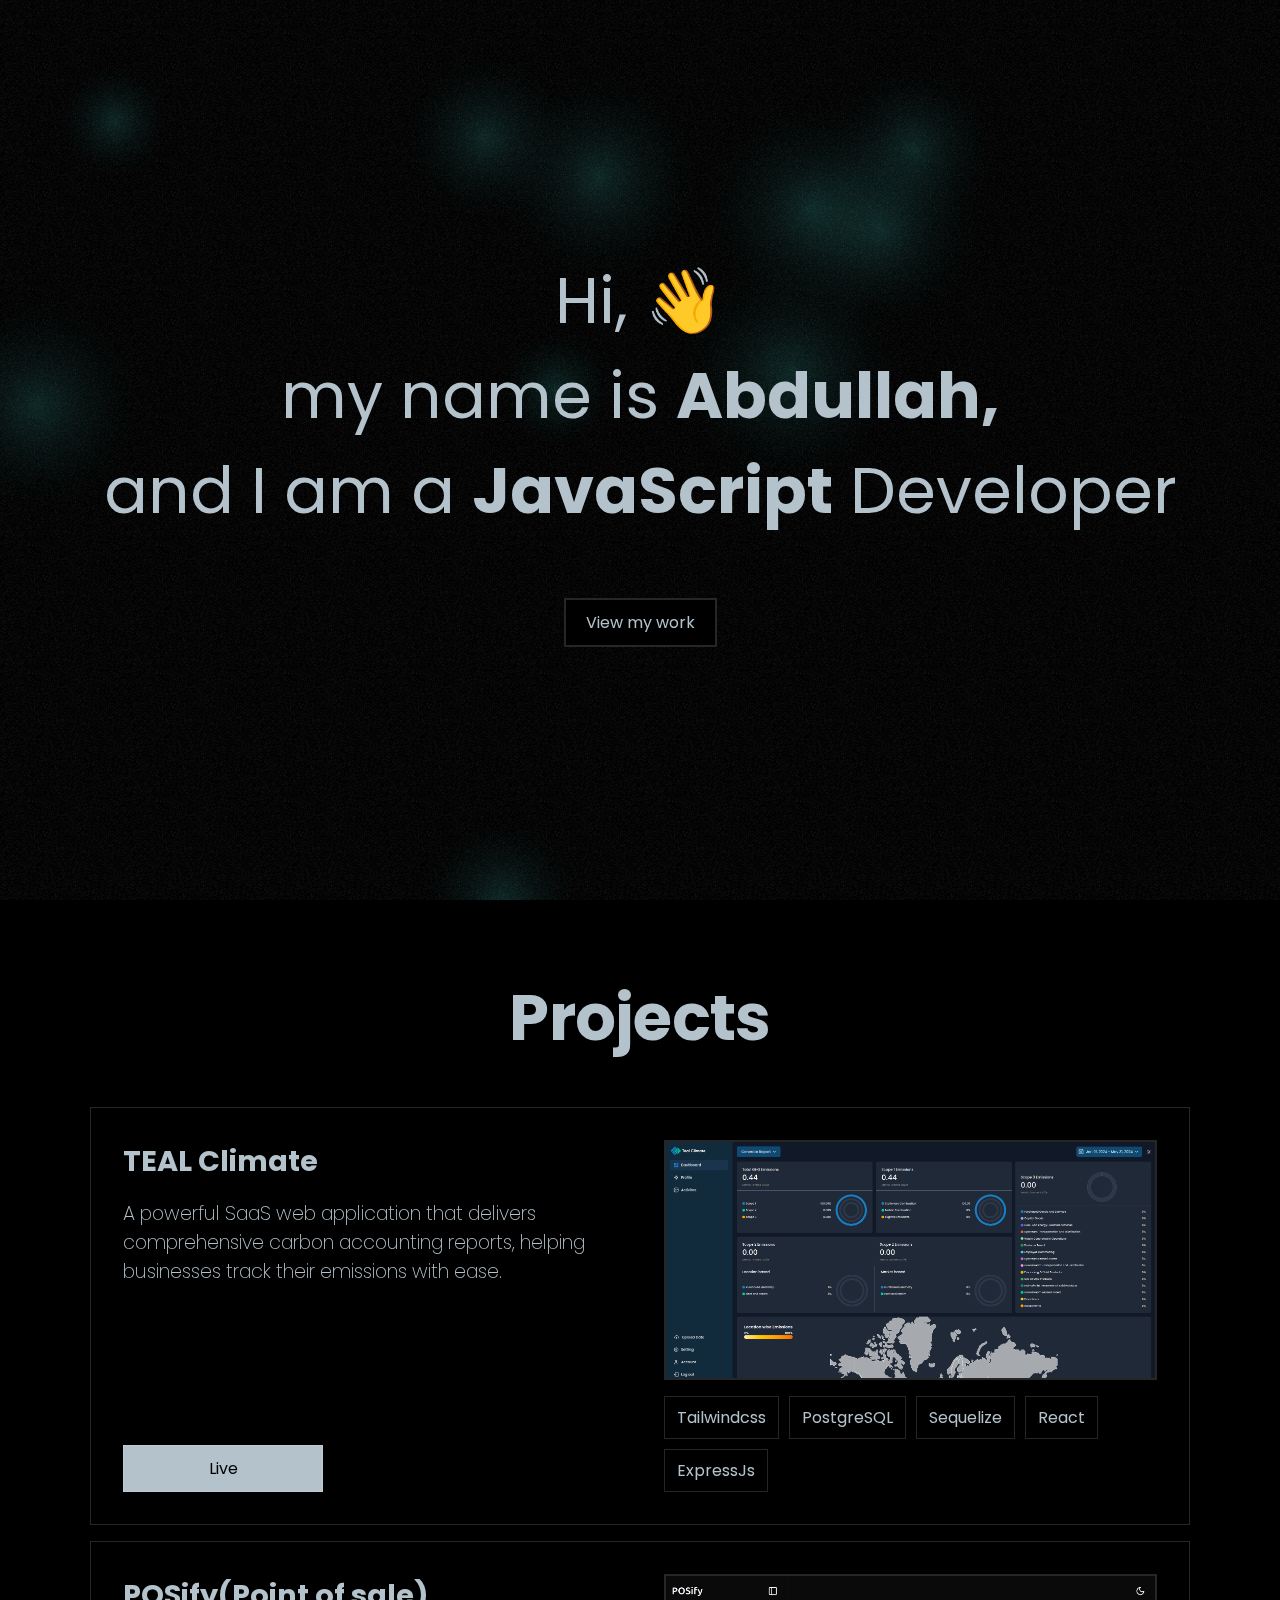
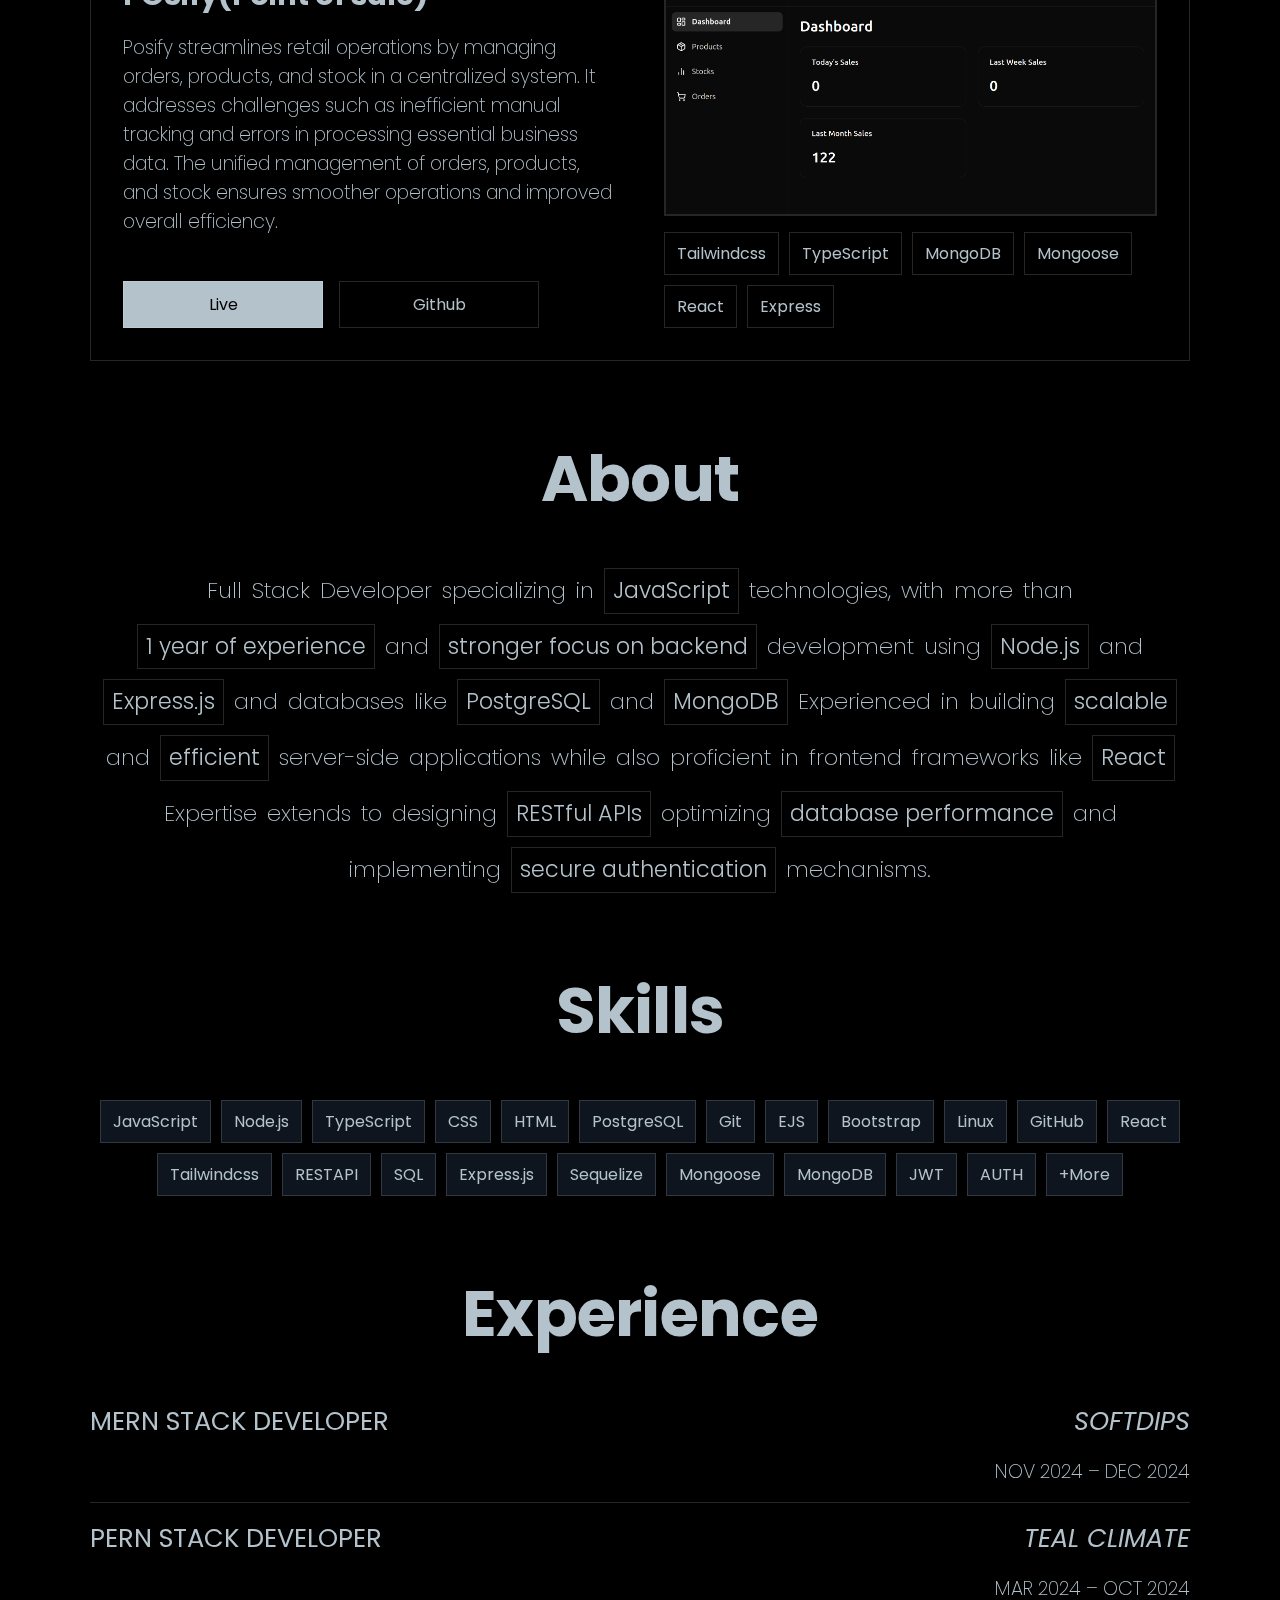
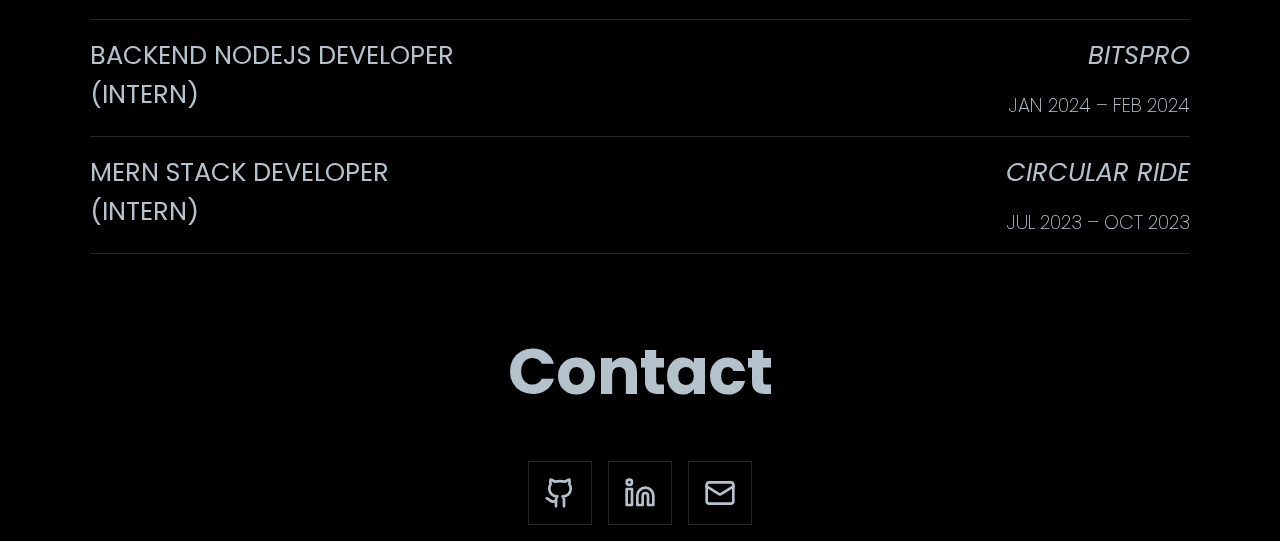
==== commit 71a4dee3: "Add new project card for TEAL Climate with image and technologies used" ====
--- a/index.html
+++ b/index.html
@@ -26,6 +26,34 @@
             <div class="project-card-gradient"></div>
             <div class="project-card-left">
               <div>
+                <div class="project-title">TEAL Climate</div>
+                <div class="project-description">
+                  A powerful SaaS web application that delivers comprehensive
+                  carbon accounting reports, helping businesses track their
+                  emissions with ease.
+                </div>
+              </div>
+              <div>
+                <a href="https://carbon.tealclimate.com" target="_blank">
+                  <div class="live">Live</div>
+                </a>
+              </div>
+            </div>
+            <div class="project-card-right">
+              <img src="./images/project-2.png" class="project-img" />
+              <div>
+                <div class="tech-used">Tailwindcss</div>
+                <div class="tech-used">PostgreSQL</div>
+                <div class="tech-used">Sequelize</div>
+                <div class="tech-used">React</div>
+                <div class="tech-used">ExpressJs</div>
+              </div>
+            </div>
+          </div>
+          <div class="project-card">
+            <div class="project-card-gradient"></div>
+            <div class="project-card-left">
+              <div>
                 <div class="project-title">POSify(Point of sale)</div>
                 <div class="project-description">
                   Posify streamlines retail operations by managing orders,
@@ -37,7 +65,7 @@
                 </div>
               </div>
               <div>
-                <a href="https://posify-sw03.onrender.com/" target="_blank">
+                <a href="https://posify-sw03.onrender.com" target="_blank">
                   <div class="live">Live</div>
                 </a>
                 <a
@@ -51,8 +79,7 @@
             <div class="project-card-right">
               <img src="./images/project-1.png" class="project-img" />
               <div>
-                <div class="tech-used">HTML</div>
-                <div class="tech-used">CSS</div>
+                <div class="tech-used">Tailwindcss</div>
                 <div class="tech-used">TypeScript</div>
                 <div class="tech-used">MongoDB</div>
                 <div class="tech-used">Mongoose</div>
